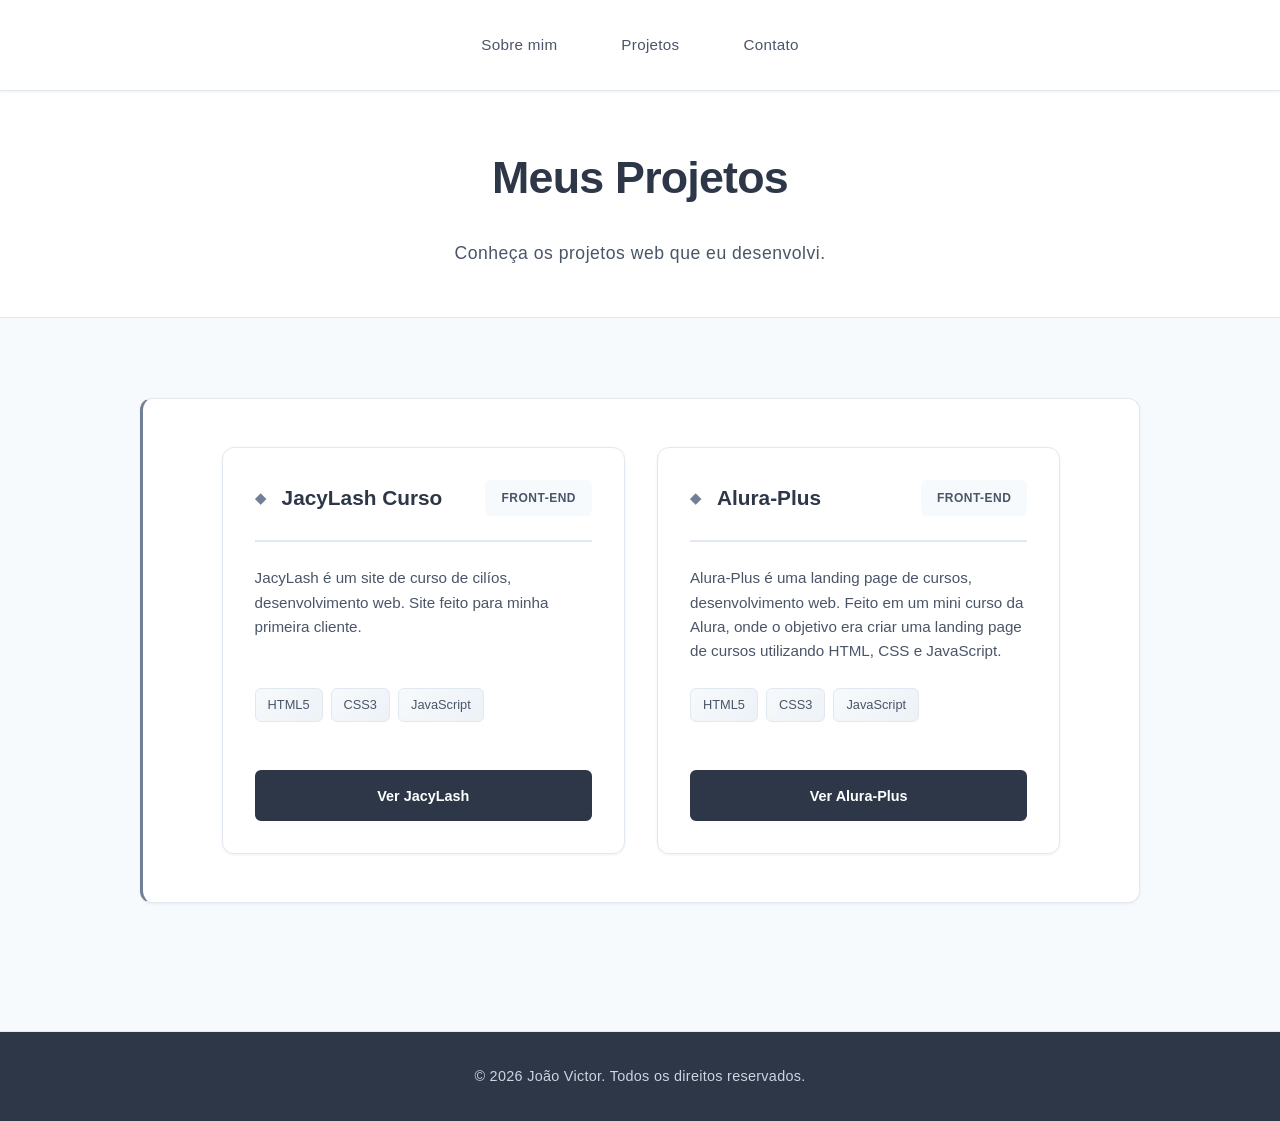
==== projetos.html @ bdfa2747 "Add files via upload" ====
<!DOCTYPE html>
<html lang="pt-BR">
<head>
    <meta charset="UTF-8">
    <meta name="viewport" content="width=device-width, initial-scale=1.0">
    <meta name="description" content="Projetos de João Victor - Portfólio de Desenvolvimento de Sistemas">
    <title>Meus Projetos - João Victor</title>
    <link rel="stylesheet" href="index.css">
    <link rel="stylesheet" href="projetos.css">
</head>
<body>
    <nav aria-label="Menu principal">
        <ul>
            <li>
                <a href="index.html">Sobre mim</a>
            </li>
            <li>
                <a href="projetos.html">Projetos</a>
            </li>
            <li>
                <a href="index.html#contact">Contato</a>
            </li>
        </ul>
    </nav>

    <header>
        <h1>Meus Projetos</h1>
        <p class="tagline">Conheça os projetos web que eu desenvolvi.</p>
    </header>

    <main>
        <section class="projects-section">
            <div class="projects-grid">
                <!-- PROJETO 1 -->
                <article class="project-card">
                    <div class="project-header">
                        <h2>JacyLash Curso</h2>
                        <span class="project-category">Front-End</span>
                    </div>
                    <p class="project-description">
                        JacyLash é um site de curso de cilíos, desenvolvimento web. Site feito para minha primeira cliente.
                    </p>
                    <div class="project-tech">
                        <span class="tech-tag">HTML5</span>
                        <span class="tech-tag">CSS3</span>
                        <span class="tech-tag">JavaScript</span>
                    </div>
                    <div class="project-links">
                        <a href="https://jacylash.vercel.app/" class="btn-project" target="_blank">Ver JacyLash</a>
                    </div>
                </article>

                <!-- PROJETO 2 -->
                <article class="project-card">
                    <div class="project-header">
                        <h2>Alura-Plus</h2>
                        <span class="project-category">Front-End</span>
                    </div>
                    <p class="project-description">
                        Alura-Plus é uma landing page de cursos, desenvolvimento web. Feito em um mini curso da Alura, onde o objetivo era criar uma landing page de cursos utilizando HTML, CSS e JavaScript.
                    </p>
                    <div class="project-tech">
                        <span class="tech-tag">HTML5</span>
                        <span class="tech-tag">CSS3</span>
                        <span class="tech-tag">JavaScript</span>
                    </div>
                    <div class="project-links">
                        <a href="https://alura-plus-virid-nine.vercel.app/" class="btn-project" target="_blank">Ver Alura-Plus</a>
                    </div>
                </article>
            </div>
        </section>
    </main>

    <footer>
        <p>&copy; 2026 João Victor. Todos os direitos reservados.</p>
    </footer>

    <script src="logic.js"></script>
</body>
</html>
---- index.css ----
/* ================================
   VARIÁVEIS CSS (Semântica)
   ================================ */
:root {
  --color-primary: #2d3748;
  --color-primary-light: #4a5568;
  --color-primary-dark: #1a202c;
  --color-accent: #718096;
  --color-accent-light: #cbd5e0;
  --color-success: #48bb78;
  --color-text-primary: #1a202c;
  --color-text-secondary: #4a5568;
  --color-bg-primary: #ffffff;
  --color-bg-secondary: #f7fafc;
  --color-border: #e2e8f0;
  --color-shadow: rgba(0, 0, 0, 0.06);
  --color-shadow-hover: rgba(0, 0, 0, 0.08);
  
  --spacing-xs: 0.5rem;
  --spacing-sm: 1rem;
  --spacing-md: 1.5rem;
  --spacing-lg: 2rem;
  --spacing-xl: 3rem;
  
  --radius-sm: 6px;
  --radius-md: 8px;
  --radius-lg: 12px;
  --radius-full: 9999px;
  
  --transition-fast: 0.2s ease-in-out;
  --transition-smooth: 0.3s ease-in-out;
  
  --font-sans: -apple-system, BlinkMacSystemFont, 'Segoe UI', 'Roboto', 'Oxygen', 'Ubuntu', 'Cantarell', sans-serif;
}

/* ================================
   RESET & ESTILOS GLOBAIS
   ================================ */
* {
  margin: 0;
  padding: 0;
  box-sizing: border-box;
}

html {
  scroll-behavior: smooth;
}

body {
  font-family: var(--font-sans);
  background: var(--color-bg-secondary);
  color: var(--color-text-primary);
  line-height: 1.7;
  min-height: 100vh;
  display: flex;
  flex-direction: column;
}

/* ================================
   BARRA DE NAVEGAÇÃO (NAV)
   ================================ */
nav[aria-label="Menu principal"] {
  background: var(--color-bg-primary);
  padding: var(--spacing-md) 0;
  position: sticky;
  top: 0;
  z-index: 1000;
  box-shadow: 0 1px 3px var(--color-shadow);
  border-bottom: 1px solid var(--color-border);
}

nav ul {
  list-style: none;
  display: flex;
  justify-content: center;
  gap: var(--spacing-lg);
  flex-wrap: wrap;
  max-width: 1200px;
  margin: 0 auto;
  padding: 0 var(--spacing-md);
}

nav li {
  margin: 0;
}

nav a {
  text-decoration: none;
  color: var(--color-text-secondary);
  font-weight: 500;
  font-size: 0.95rem;
  transition: all var(--transition-fast);
  padding: var(--spacing-xs) var(--spacing-sm);
  border-radius: var(--radius-sm);
  display: inline-block;
  position: relative;
  letter-spacing: 0.3px;
}

nav a:hover,
nav a:focus {
  color: var(--color-primary);
  background-color: var(--color-bg-secondary);
  outline: none;
}

nav a::after {
  content: '';
  position: absolute;
  bottom: -2px;
  left: 0;
  width: 0;
  height: 2px;
  background-color: var(--color-primary);
  transition: width var(--transition-smooth);
}

nav a:hover::after {
  width: 100%;
}

/* ================================
   CABEÇALHO (HEADER)
   ================================ */
header {
  text-align: center;
  padding: var(--spacing-xl) var(--spacing-md);
  background: var(--color-bg-primary);
  border-bottom: 1px solid var(--color-border);
}

.profile-container {
  width: 160px;
  height: 160px;
  margin: 0 auto var(--spacing-lg);
  border-radius: var(--radius-full);
  overflow: hidden;
  border: 1px solid var(--color-border);
  box-shadow: 0 4px 12px var(--color-shadow);
  transition: transform var(--transition-smooth), box-shadow var(--transition-smooth);
  animation: slideDown 0.6s ease-out;
}

.profile-container:hover {
  transform: scale(1.03);
  box-shadow: 0 8px 24px var(--color-shadow-hover);
}

.profile-container img {
  width: 100%;
  height: 100%;
  object-fit: cover;
  transition: transform var(--transition-smooth);
}

.profile-container:hover img {
  transform: scale(1.05);
}

.btn-proj{
  display: inline-flex;
  align-items: center;
  gap: var(--spacing-sm);
  background-color: var(--color-primary);
  color: var(--color-bg-primary);
  padding: var(--spacing-xs) var(--spacing-sm);
  border-radius: var(--radius-sm);
  font-weight: 500;
  text-decoration: none;
  transition: all var(--transition-fast);
}

header h1 {
  font-size: 2.8rem;
  color: var(--color-primary);
  margin-bottom: var(--spacing-sm);
  font-weight: 700;
  letter-spacing: -0.8px;
  animation: slideUp 0.6s ease-out 0.1s both;
}

header .tagline {
  font-size: 1.1rem;
  color: var(--color-text-secondary);
  margin: var(--spacing-md) 0 0;
  font-weight: 400;
  animation: slideUp 0.6s ease-out 0.2s both;
  letter-spacing: 0.5px;
}

/* ================================
   CONTEÚDO PRINCIPAL (MAIN)
   ================================ */
main {
  flex: 1;
  width: 90%;
  max-width: 1000px;
  margin: var(--spacing-xl) auto;
  padding: 0 var(--spacing-md);
}

article {
  display: grid;
  grid-template-columns: repeat(auto-fit, minmax(300px, 1fr));
  gap: var(--spacing-lg);
}

/* ================================
   SEÇÕES (SECTIONS)
   ================================ */
section {
  background: var(--color-bg-primary);
  padding: var(--spacing-lg);
  border-radius: var(--radius-lg);
  box-shadow: 0 1px 3px var(--color-shadow);
  transition: all var(--transition-smooth);
  border-left: 3px solid var(--color-accent);
  animation: fadeIn 0.6s ease-out;
  border: 1px solid var(--color-border);
  border-left: 3px solid var(--color-accent);
}

section:nth-child(2) {
  --section-color: #48bb78;
  border-left-color: #48bb78;
  animation-delay: 0.1s;
}

section:nth-child(3) {
  --section-color: #4299e1;
  border-left-color: #4299e1;
  animation-delay: 0.2s;
}

section:nth-child(4) {
  --section-color: #ed8936;
  border-left-color: #ed8936;
  animation-delay: 0.3s;
}

section:nth-child(5) {
  --section-color: #9f7aea;
  border-left-color: #9f7aea;
  animation-delay: 0.4s;
}

section:nth-child(6) {
  --section-color: #f56565;
  border-left-color: #f56565;
  animation-delay: 0.5s;
}

section:hover {
  transform: translateY(-4px);
  box-shadow: 0 4px 12px var(--color-shadow-hover);
  border-left-color: var(--section-color, var(--color-accent));
}

section h2 {
  font-size: 1.5rem;
  margin-bottom: var(--spacing-md);
  color: var(--color-primary);
  font-weight: 600;
  display: flex;
  align-items: center;
  gap: var(--spacing-sm);
}

section h2::before {
  content: '◆';
  color: var(--section-color, var(--color-accent));
  font-size: 0.9rem;
}

/* ================================
   TEXTOS
   ================================ */
section p {
  color: var(--color-text-secondary);
  line-height: 1.8;
  margin-bottom: var(--spacing-md);
  text-align: left;
}

/* ================================
   LISTAS
   ================================ */
section ul {
  list-style: none;
  padding: 0;
}

section li {
  color: var(--color-text-secondary);
  margin-bottom: var(--spacing-md);
  padding-left: var(--spacing-lg);
  position: relative;
  transition: all var(--transition-fast);
  font-size: 0.95rem;
}

section li:hover {
  color: var(--color-primary);
  transform: translateX(4px);
}

section li::before {
  content: '→';
  position: absolute;
  left: 0;
  color: var(--section-color, var(--color-accent));
  font-weight: 600;
  font-size: 1rem;
}

/* ================================
   RODAPÉ (FOOTER)
   ================================ */
footer {
  text-align: center;
  padding: var(--spacing-lg);
  margin-top: var(--spacing-xl);
  background: var(--color-primary);
  color: var(--color-bg-primary);
  border-top: 1px solid var(--color-border);
  font-weight: 400;
  font-size: 0.9rem;
}

footer p {
  color: var(--color-accent-light);
  letter-spacing: 0.3px;
}

/* ================================
   ANIMAÇÕES
   ================================ */
@keyframes slideDown {
  from {
    opacity: 0;
    transform: translateY(-20px);
  }
  to {
    opacity: 1;
    transform: translateY(0);
  }
}

@keyframes slideUp {
  from {
    opacity: 0;
    transform: translateY(20px);
  }
  to {
    opacity: 1;
    transform: translateY(0);
  }
}

@keyframes fadeIn {
  from {
    opacity: 0;
  }
  to {
    opacity: 1;
  }
}

@keyframes ripple-animation {
  to {
    transform: scale(4);
    opacity: 0;
  }
}

/* ================================
   RESPONSIVIDADE
   ================================ */
@media (max-width: 768px) {
  header {
    padding: var(--spacing-lg) var(--spacing-md);
  }

  header h1 {
    font-size: 2rem;
  }

  header .tagline {
    font-size: 1rem;
  }

  .profile-container {
    width: 130px;
    height: 130px;
  }

  nav ul {
    gap: var(--spacing-md);
  }

  nav a {
    font-size: 0.9rem;
    padding: var(--spacing-xs) var(--spacing-sm);
  }

  main {
    width: 95%;
    margin: var(--spacing-lg) auto;
  }

  article {
    grid-template-columns: 1fr;
  }

  section {
    padding: var(--spacing-md);
  }

  section h2 {
    font-size: 1.3rem;
  }

  section li {
    padding-left: var(--spacing-md);
  }
}

@media (max-width: 480px) {
  header h1 {
    font-size: 1.5rem;
  }

  header .tagline {
    font-size: 0.9rem;
  }

  .profile-container {
    width: 110px;
    height: 110px;
  }

  nav ul {
    gap: var(--spacing-sm);
    flex-direction: column;
  }

  nav a {
    font-size: 0.85rem;
    padding: var(--spacing-xs);
  }

  main {
    width: 98%;
  }

  section {
    padding: var(--spacing-md);
  }

  section h2 {
    font-size: 1.1rem;
  }

  section p {
    font-size: 0.9rem;
  }

  section li {
    font-size: 0.9rem;
    padding-left: var(--spacing-md);
  }
}
---- projetos.css ----
/* ================================
   ESTILOS PROJETOS
   ================================ */

/* Cabeçalho da página de projetos */
main {
  padding: var(--spacing-lg) 0;
}

.projects-grid {
  width: 90%;
  max-width: 1200px;
  margin: 1em auto;
  display: grid;
  grid-template-columns: repeat(auto-fill, minmax(330px, 1fr));
  gap: var(--spacing-lg);
  animation: fadeIn 0.6s ease-out;
}

/* ================================
   CARDS DE PROJETOS
   ================================ */
.project-card {
  background: var(--color-bg-primary);
  border: 1px solid var(--color-border);
  border-radius: var(--radius-lg);
  padding: var(--spacing-lg);
  display: flex;
  flex-direction: column;
  gap: var(--spacing-md);
  box-shadow: 0 1px 3px var(--color-shadow);
  transition: all var(--transition-smooth);
  animation: slideUp 0.6s ease-out forwards;
  opacity: 0;
}

.project-card:nth-child(1) { animation-delay: 0.1s; }
.project-card:nth-child(2) { animation-delay: 0.2s; }
.project-card:nth-child(3) { animation-delay: 0.3s; }
.project-card:nth-child(4) { animation-delay: 0.4s; }
.project-card:nth-child(5) { animation-delay: 0.5s; }
.project-card:nth-child(6) { animation-delay: 0.6s; }

.project-card:hover {
  transform: translateY(-6px);
  box-shadow: 0 8px 24px var(--color-shadow-hover);
  border-color: var(--color-primary);
}

/* Cabeçalho do card */
.project-header {
  display: flex;
  justify-content: space-between;
  align-items: center;
  gap: var(--spacing-md);
  border-bottom: 2px solid var(--color-border);
  padding-bottom: var(--spacing-md);
}

.project-header h2 {
  font-size: 1.3rem;
  color: var(--color-primary);
  font-weight: 600;
  margin: 0;
}

.project-category {
  background: var(--color-bg-secondary);
  color: var(--color-text-secondary);
  padding: var(--spacing-xs) var(--spacing-sm);
  border-radius: var(--radius-sm);
  font-size: 0.75rem;
  font-weight: 600;
  text-transform: uppercase;
  letter-spacing: 0.5px;
  white-space: nowrap;
}

/* Descrição do projeto */
.project-description {
  color: var(--color-text-secondary);
  font-size: 0.95rem;
  line-height: 1.6;
  flex-grow: 1;
  margin: 0;
}

/* Tags de tecnologia */
.project-tech {
  display: flex;
  flex-wrap: wrap;
  gap: var(--spacing-xs);
}

.tech-tag {
  background: linear-gradient(135deg, #f7fafc 0%, #edf2f7 100%);
  border: 1px solid var(--color-border);
  color: var(--color-text-secondary);
  padding: 0.35rem 0.75rem;
  border-radius: var(--radius-sm);
  font-size: 0.8rem;
  font-weight: 500;
  transition: all var(--transition-fast);
}

.tech-tag:hover {
  background: linear-gradient(135deg, #edf2f7 0%, #e2e8f0 100%);
  border-color: var(--color-primary);
  color: var(--color-primary);
}

/* Links e botões */
.project-links {
  display: flex;
  gap: var(--spacing-sm);
  margin-top: var(--spacing-md);
}

.btn-project {
  flex: 1;
  padding: 0.7rem var(--spacing-md);
  border-radius: var(--radius-sm);
  font-size: 0.9rem;
  font-weight: 600;
  text-decoration: none;
  text-align: center;
  transition: all var(--transition-fast);
  border: 2px solid var(--color-primary);
  background: var(--color-primary);
  color: white;
  cursor: pointer;
  display: inline-block;
}

.btn-project:hover {
  background: var(--color-primary-dark);
  border-color: var(--color-primary-dark);
  transform: translateY(-2px);
  box-shadow: 0 4px 12px rgba(45, 55, 72, 0.2);
}

.btn-project.btn-secondary {
  background: transparent;
  color: var(--color-primary);
}

.btn-project.btn-secondary:hover {
  background: var(--color-bg-secondary);
}

/* ================================
   RESPONSIVIDADE
   ================================ */
@media (max-width: 1024px) {
  .projects-grid {
    grid-template-columns: repeat(auto-fill, minmax(300px, 1fr));
    gap: var(--spacing-md);
  }
}

@media (max-width: 768px) {
  .projects-grid {
    width: 95%;
    grid-template-columns: repeat(auto-fill, minmax(280px, 1fr));
    gap: var(--spacing-md);
  }

  .project-card {
    padding: var(--spacing-md);
  }

  .project-header {
    flex-direction: column;
    align-items: flex-start;
  }

  .project-header h2 {
    font-size: 1.1rem;
  }

  .project-category {
    align-self: flex-start;
  }

  .project-description {
    font-size: 0.9rem;
  }

  .project-links {
    gap: var(--spacing-xs);
  }

  .btn-project {
    padding: 0.6rem var(--spacing-sm);
    font-size: 0.85rem;
  }
}

@media (max-width: 480px) {
  .projects-grid {
    grid-template-columns: 1fr;
    width: 98%;
  }

  .project-card {
    padding: var(--spacing-md);
  }

  .project-header h2 {
    font-size: 1rem;
  }

  .project-description {
    font-size: 0.85rem;
    line-height: 1.5;
  }

  .tech-tag {
    font-size: 0.7rem;
    padding: 0.3rem 0.6rem;
  }

  .project-links {
    flex-direction: column;
  }

  .btn-project {
    padding: 0.6rem var(--spacing-sm);
    font-size: 0.85rem;
  }
}
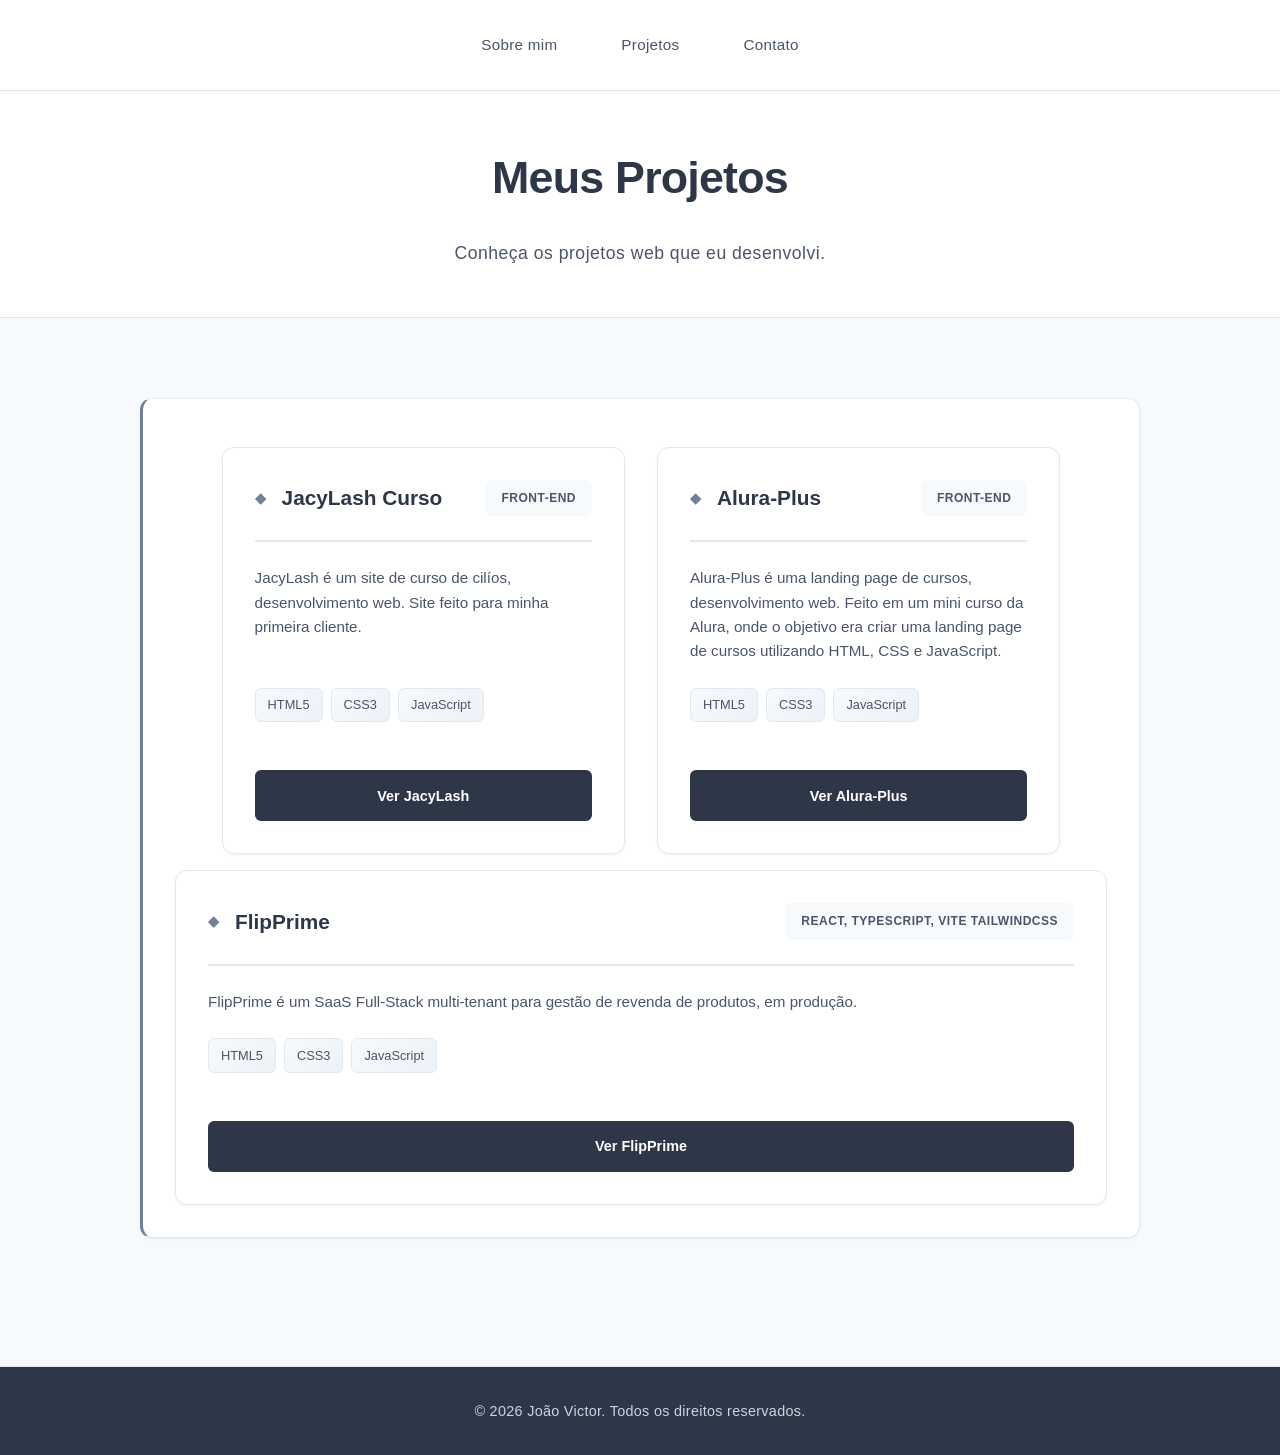
==== commit 452cb105: "Versao atual do portfolio" ====
--- a/projetos.html
+++ b/projetos.html
@@ -1,81 +1,99 @@
-<!DOCTYPE html>
-<html lang="pt-BR">
-<head>
-    <meta charset="UTF-8">
-    <meta name="viewport" content="width=device-width, initial-scale=1.0">
-    <meta name="description" content="Projetos de João Victor - Portfólio de Desenvolvimento de Sistemas">
-    <title>Meus Projetos - João Victor</title>
-    <link rel="stylesheet" href="index.css">
-    <link rel="stylesheet" href="projetos.css">
-</head>
-<body>
-    <nav aria-label="Menu principal">
-        <ul>
-            <li>
-                <a href="index.html">Sobre mim</a>
-            </li>
-            <li>
-                <a href="projetos.html">Projetos</a>
-            </li>
-            <li>
-                <a href="index.html#contact">Contato</a>
-            </li>
-        </ul>
-    </nav>
-
-    <header>
-        <h1>Meus Projetos</h1>
-        <p class="tagline">Conheça os projetos web que eu desenvolvi.</p>
-    </header>
-
-    <main>
-        <section class="projects-section">
-            <div class="projects-grid">
-                <!-- PROJETO 1 -->
-                <article class="project-card">
-                    <div class="project-header">
-                        <h2>JacyLash Curso</h2>
-                        <span class="project-category">Front-End</span>
-                    </div>
-                    <p class="project-description">
-                        JacyLash é um site de curso de cilíos, desenvolvimento web. Site feito para minha primeira cliente.
-                    </p>
-                    <div class="project-tech">
-                        <span class="tech-tag">HTML5</span>
-                        <span class="tech-tag">CSS3</span>
-                        <span class="tech-tag">JavaScript</span>
-                    </div>
-                    <div class="project-links">
-                        <a href="https://jacylash.vercel.app/" class="btn-project" target="_blank">Ver JacyLash</a>
-                    </div>
-                </article>
-
-                <!-- PROJETO 2 -->
-                <article class="project-card">
-                    <div class="project-header">
-                        <h2>Alura-Plus</h2>
-                        <span class="project-category">Front-End</span>
-                    </div>
-                    <p class="project-description">
-                        Alura-Plus é uma landing page de cursos, desenvolvimento web. Feito em um mini curso da Alura, onde o objetivo era criar uma landing page de cursos utilizando HTML, CSS e JavaScript.
-                    </p>
-                    <div class="project-tech">
-                        <span class="tech-tag">HTML5</span>
-                        <span class="tech-tag">CSS3</span>
-                        <span class="tech-tag">JavaScript</span>
-                    </div>
-                    <div class="project-links">
-                        <a href="https://alura-plus-virid-nine.vercel.app/" class="btn-project" target="_blank">Ver Alura-Plus</a>
-                    </div>
-                </article>
-            </div>
-        </section>
-    </main>
-
-    <footer>
-        <p>&copy; 2026 João Victor. Todos os direitos reservados.</p>
-    </footer>
-
-    <script src="logic.js"></script>
-</body>
-</html>
+<!DOCTYPE html>
+<html lang="pt-BR">
+<head>
+    <meta charset="UTF-8">
+    <meta name="viewport" content="width=device-width, initial-scale=1.0">
+    <meta name="description" content="Projetos de João Victor - Portfólio de Desenvolvimento de Sistemas">
+    <title>Meus Projetos - João Victor</title>
+    <link rel="stylesheet" href="index.css">
+    <link rel="stylesheet" href="projetos.css">
+</head>
+<body>
+    <nav aria-label="Menu principal">
+        <ul>
+            <li>
+                <a href="index.html">Sobre mim</a>
+            </li>
+            <li>
+                <a href="projetos.html">Projetos</a>
+            </li>
+            <li>
+                <a href="index.html#contact">Contato</a>
+            </li>
+        </ul>
+    </nav>
+
+    <header>
+        <h1>Meus Projetos</h1>
+        <p class="tagline">Conheça os projetos web que eu desenvolvi.</p>
+    </header>
+
+    <main>
+        <section class="projects-section">
+            <div class="projects-grid">
+                <!-- PROJETO 1 -->
+                <article class="project-card">
+                    <div class="project-header">
+                        <h2>JacyLash Curso</h2>
+                        <span class="project-category">Front-End</span>
+                    </div>
+                    <p class="project-description">
+                        JacyLash é um site de curso de cilíos, desenvolvimento web. Site feito para minha primeira cliente.
+                    </p>
+                    <div class="project-tech">
+                        <span class="tech-tag">HTML5</span>
+                        <span class="tech-tag">CSS3</span>
+                        <span class="tech-tag">JavaScript</span>
+                    </div>
+                    <div class="project-links">
+                        <a href="https://jacylash.vercel.app/" class="btn-project" target="_blank">Ver JacyLash</a>
+                    </div>
+                </article>
+
+                <!-- PROJETO 2 -->
+                <article class="project-card">
+                    <div class="project-header">
+                        <h2>Alura-Plus</h2>
+                        <span class="project-category">Front-End</span>
+                    </div>
+                    <p class="project-description">
+                        Alura-Plus é uma landing page de cursos, desenvolvimento web. Feito em um mini curso da Alura, onde o objetivo era criar uma landing page de cursos utilizando HTML, CSS e JavaScript.
+                    </p>
+                    <div class="project-tech">
+                        <span class="tech-tag">HTML5</span>
+                        <span class="tech-tag">CSS3</span>
+                        <span class="tech-tag">JavaScript</span>
+                    </div>
+                    <div class="project-links">
+                        <a href="https://alura-plus-virid-nine.vercel.app/" class="btn-project" target="_blank">Ver Alura-Plus</a>
+                    </div>
+                </article>
+            </div>
+
+            <!-- PROJETO 3-->
+             <article class="project-card">
+                <div class="project-header">
+                    <h2>FlipPrime</h2>
+                    <span class="project-category">React, TypeScript, Vite TailwindCSS</span>
+                </div>
+                <p class="project-description">
+                   FlipPrime é um SaaS Full-Stack multi-tenant para gestão de revenda de produtos, em produção.
+                </p>
+                <div class="project-tech">
+                    <span class="tech-tag">HTML5</span>
+                    <span class="tech-tag">CSS3</span>
+                    <span class="tech-tag">JavaScript</span>
+                </div>
+                <div class="project-links">
+                    <a href="https://flipprime.vercel.app/" class="btn-project" target="_blank">Ver FlipPrime</a>
+                </div>
+        </section>
+    </main>
+
+    <footer>
+        <p>&copy; 2026 João Victor. Todos os direitos reservados.</p>
+    </footer>
+
+    <script src="logic.js"></script>
+</body>
+</html>
--- a/index.css
+++ b/index.css
@@ -1,472 +1,472 @@
-/* ================================
-   VARIÁVEIS CSS (Semântica)
-   ================================ */
-:root {
-  --color-primary: #2d3748;
-  --color-primary-light: #4a5568;
-  --color-primary-dark: #1a202c;
-  --color-accent: #718096;
-  --color-accent-light: #cbd5e0;
-  --color-success: #48bb78;
-  --color-text-primary: #1a202c;
-  --color-text-secondary: #4a5568;
-  --color-bg-primary: #ffffff;
-  --color-bg-secondary: #f7fafc;
-  --color-border: #e2e8f0;
-  --color-shadow: rgba(0, 0, 0, 0.06);
-  --color-shadow-hover: rgba(0, 0, 0, 0.08);
-  
-  --spacing-xs: 0.5rem;
-  --spacing-sm: 1rem;
-  --spacing-md: 1.5rem;
-  --spacing-lg: 2rem;
-  --spacing-xl: 3rem;
-  
-  --radius-sm: 6px;
-  --radius-md: 8px;
-  --radius-lg: 12px;
-  --radius-full: 9999px;
-  
-  --transition-fast: 0.2s ease-in-out;
-  --transition-smooth: 0.3s ease-in-out;
-  
-  --font-sans: -apple-system, BlinkMacSystemFont, 'Segoe UI', 'Roboto', 'Oxygen', 'Ubuntu', 'Cantarell', sans-serif;
-}
-
-/* ================================
-   RESET & ESTILOS GLOBAIS
-   ================================ */
-* {
-  margin: 0;
-  padding: 0;
-  box-sizing: border-box;
-}
-
-html {
-  scroll-behavior: smooth;
-}
-
-body {
-  font-family: var(--font-sans);
-  background: var(--color-bg-secondary);
-  color: var(--color-text-primary);
-  line-height: 1.7;
-  min-height: 100vh;
-  display: flex;
-  flex-direction: column;
-}
-
-/* ================================
-   BARRA DE NAVEGAÇÃO (NAV)
-   ================================ */
-nav[aria-label="Menu principal"] {
-  background: var(--color-bg-primary);
-  padding: var(--spacing-md) 0;
-  position: sticky;
-  top: 0;
-  z-index: 1000;
-  box-shadow: 0 1px 3px var(--color-shadow);
-  border-bottom: 1px solid var(--color-border);
-}
-
-nav ul {
-  list-style: none;
-  display: flex;
-  justify-content: center;
-  gap: var(--spacing-lg);
-  flex-wrap: wrap;
-  max-width: 1200px;
-  margin: 0 auto;
-  padding: 0 var(--spacing-md);
-}
-
-nav li {
-  margin: 0;
-}
-
-nav a {
-  text-decoration: none;
-  color: var(--color-text-secondary);
-  font-weight: 500;
-  font-size: 0.95rem;
-  transition: all var(--transition-fast);
-  padding: var(--spacing-xs) var(--spacing-sm);
-  border-radius: var(--radius-sm);
-  display: inline-block;
-  position: relative;
-  letter-spacing: 0.3px;
-}
-
-nav a:hover,
-nav a:focus {
-  color: var(--color-primary);
-  background-color: var(--color-bg-secondary);
-  outline: none;
-}
-
-nav a::after {
-  content: '';
-  position: absolute;
-  bottom: -2px;
-  left: 0;
-  width: 0;
-  height: 2px;
-  background-color: var(--color-primary);
-  transition: width var(--transition-smooth);
-}
-
-nav a:hover::after {
-  width: 100%;
-}
-
-/* ================================
-   CABEÇALHO (HEADER)
-   ================================ */
-header {
-  text-align: center;
-  padding: var(--spacing-xl) var(--spacing-md);
-  background: var(--color-bg-primary);
-  border-bottom: 1px solid var(--color-border);
-}
-
-.profile-container {
-  width: 160px;
-  height: 160px;
-  margin: 0 auto var(--spacing-lg);
-  border-radius: var(--radius-full);
-  overflow: hidden;
-  border: 1px solid var(--color-border);
-  box-shadow: 0 4px 12px var(--color-shadow);
-  transition: transform var(--transition-smooth), box-shadow var(--transition-smooth);
-  animation: slideDown 0.6s ease-out;
-}
-
-.profile-container:hover {
-  transform: scale(1.03);
-  box-shadow: 0 8px 24px var(--color-shadow-hover);
-}
-
-.profile-container img {
-  width: 100%;
-  height: 100%;
-  object-fit: cover;
-  transition: transform var(--transition-smooth);
-}
-
-.profile-container:hover img {
-  transform: scale(1.05);
-}
-
-.btn-proj{
-  display: inline-flex;
-  align-items: center;
-  gap: var(--spacing-sm);
-  background-color: var(--color-primary);
-  color: var(--color-bg-primary);
-  padding: var(--spacing-xs) var(--spacing-sm);
-  border-radius: var(--radius-sm);
-  font-weight: 500;
-  text-decoration: none;
-  transition: all var(--transition-fast);
-}
-
-header h1 {
-  font-size: 2.8rem;
-  color: var(--color-primary);
-  margin-bottom: var(--spacing-sm);
-  font-weight: 700;
-  letter-spacing: -0.8px;
-  animation: slideUp 0.6s ease-out 0.1s both;
-}
-
-header .tagline {
-  font-size: 1.1rem;
-  color: var(--color-text-secondary);
-  margin: var(--spacing-md) 0 0;
-  font-weight: 400;
-  animation: slideUp 0.6s ease-out 0.2s both;
-  letter-spacing: 0.5px;
-}
-
-/* ================================
-   CONTEÚDO PRINCIPAL (MAIN)
-   ================================ */
-main {
-  flex: 1;
-  width: 90%;
-  max-width: 1000px;
-  margin: var(--spacing-xl) auto;
-  padding: 0 var(--spacing-md);
-}
-
-article {
-  display: grid;
-  grid-template-columns: repeat(auto-fit, minmax(300px, 1fr));
-  gap: var(--spacing-lg);
-}
-
-/* ================================
-   SEÇÕES (SECTIONS)
-   ================================ */
-section {
-  background: var(--color-bg-primary);
-  padding: var(--spacing-lg);
-  border-radius: var(--radius-lg);
-  box-shadow: 0 1px 3px var(--color-shadow);
-  transition: all var(--transition-smooth);
-  border-left: 3px solid var(--color-accent);
-  animation: fadeIn 0.6s ease-out;
-  border: 1px solid var(--color-border);
-  border-left: 3px solid var(--color-accent);
-}
-
-section:nth-child(2) {
-  --section-color: #48bb78;
-  border-left-color: #48bb78;
-  animation-delay: 0.1s;
-}
-
-section:nth-child(3) {
-  --section-color: #4299e1;
-  border-left-color: #4299e1;
-  animation-delay: 0.2s;
-}
-
-section:nth-child(4) {
-  --section-color: #ed8936;
-  border-left-color: #ed8936;
-  animation-delay: 0.3s;
-}
-
-section:nth-child(5) {
-  --section-color: #9f7aea;
-  border-left-color: #9f7aea;
-  animation-delay: 0.4s;
-}
-
-section:nth-child(6) {
-  --section-color: #f56565;
-  border-left-color: #f56565;
-  animation-delay: 0.5s;
-}
-
-section:hover {
-  transform: translateY(-4px);
-  box-shadow: 0 4px 12px var(--color-shadow-hover);
-  border-left-color: var(--section-color, var(--color-accent));
-}
-
-section h2 {
-  font-size: 1.5rem;
-  margin-bottom: var(--spacing-md);
-  color: var(--color-primary);
-  font-weight: 600;
-  display: flex;
-  align-items: center;
-  gap: var(--spacing-sm);
-}
-
-section h2::before {
-  content: '◆';
-  color: var(--section-color, var(--color-accent));
-  font-size: 0.9rem;
-}
-
-/* ================================
-   TEXTOS
-   ================================ */
-section p {
-  color: var(--color-text-secondary);
-  line-height: 1.8;
-  margin-bottom: var(--spacing-md);
-  text-align: left;
-}
-
-/* ================================
-   LISTAS
-   ================================ */
-section ul {
-  list-style: none;
-  padding: 0;
-}
-
-section li {
-  color: var(--color-text-secondary);
-  margin-bottom: var(--spacing-md);
-  padding-left: var(--spacing-lg);
-  position: relative;
-  transition: all var(--transition-fast);
-  font-size: 0.95rem;
-}
-
-section li:hover {
-  color: var(--color-primary);
-  transform: translateX(4px);
-}
-
-section li::before {
-  content: '→';
-  position: absolute;
-  left: 0;
-  color: var(--section-color, var(--color-accent));
-  font-weight: 600;
-  font-size: 1rem;
-}
-
-/* ================================
-   RODAPÉ (FOOTER)
-   ================================ */
-footer {
-  text-align: center;
-  padding: var(--spacing-lg);
-  margin-top: var(--spacing-xl);
-  background: var(--color-primary);
-  color: var(--color-bg-primary);
-  border-top: 1px solid var(--color-border);
-  font-weight: 400;
-  font-size: 0.9rem;
-}
-
-footer p {
-  color: var(--color-accent-light);
-  letter-spacing: 0.3px;
-}
-
-/* ================================
-   ANIMAÇÕES
-   ================================ */
-@keyframes slideDown {
-  from {
-    opacity: 0;
-    transform: translateY(-20px);
-  }
-  to {
-    opacity: 1;
-    transform: translateY(0);
-  }
-}
-
-@keyframes slideUp {
-  from {
-    opacity: 0;
-    transform: translateY(20px);
-  }
-  to {
-    opacity: 1;
-    transform: translateY(0);
-  }
-}
-
-@keyframes fadeIn {
-  from {
-    opacity: 0;
-  }
-  to {
-    opacity: 1;
-  }
-}
-
-@keyframes ripple-animation {
-  to {
-    transform: scale(4);
-    opacity: 0;
-  }
-}
-
-/* ================================
-   RESPONSIVIDADE
-   ================================ */
-@media (max-width: 768px) {
-  header {
-    padding: var(--spacing-lg) var(--spacing-md);
-  }
-
-  header h1 {
-    font-size: 2rem;
-  }
-
-  header .tagline {
-    font-size: 1rem;
-  }
-
-  .profile-container {
-    width: 130px;
-    height: 130px;
-  }
-
-  nav ul {
-    gap: var(--spacing-md);
-  }
-
-  nav a {
-    font-size: 0.9rem;
-    padding: var(--spacing-xs) var(--spacing-sm);
-  }
-
-  main {
-    width: 95%;
-    margin: var(--spacing-lg) auto;
-  }
-
-  article {
-    grid-template-columns: 1fr;
-  }
-
-  section {
-    padding: var(--spacing-md);
-  }
-
-  section h2 {
-    font-size: 1.3rem;
-  }
-
-  section li {
-    padding-left: var(--spacing-md);
-  }
-}
-
-@media (max-width: 480px) {
-  header h1 {
-    font-size: 1.5rem;
-  }
-
-  header .tagline {
-    font-size: 0.9rem;
-  }
-
-  .profile-container {
-    width: 110px;
-    height: 110px;
-  }
-
-  nav ul {
-    gap: var(--spacing-sm);
-    flex-direction: column;
-  }
-
-  nav a {
-    font-size: 0.85rem;
-    padding: var(--spacing-xs);
-  }
-
-  main {
-    width: 98%;
-  }
-
-  section {
-    padding: var(--spacing-md);
-  }
-
-  section h2 {
-    font-size: 1.1rem;
-  }
-
-  section p {
-    font-size: 0.9rem;
-  }
-
-  section li {
-    font-size: 0.9rem;
-    padding-left: var(--spacing-md);
-  }
+/* ================================
+   VARIÁVEIS CSS (Semântica)
+   ================================ */
+:root {
+  --color-primary: #2d3748;
+  --color-primary-light: #4a5568;
+  --color-primary-dark: #1a202c;
+  --color-accent: #718096;
+  --color-accent-light: #cbd5e0;
+  --color-success: #48bb78;
+  --color-text-primary: #1a202c;
+  --color-text-secondary: #4a5568;
+  --color-bg-primary: #ffffff;
+  --color-bg-secondary: #f7fafc;
+  --color-border: #e2e8f0;
+  --color-shadow: rgba(0, 0, 0, 0.06);
+  --color-shadow-hover: rgba(0, 0, 0, 0.08);
+  
+  --spacing-xs: 0.5rem;
+  --spacing-sm: 1rem;
+  --spacing-md: 1.5rem;
+  --spacing-lg: 2rem;
+  --spacing-xl: 3rem;
+  
+  --radius-sm: 6px;
+  --radius-md: 8px;
+  --radius-lg: 12px;
+  --radius-full: 9999px;
+  
+  --transition-fast: 0.2s ease-in-out;
+  --transition-smooth: 0.3s ease-in-out;
+  
+  --font-sans: -apple-system, BlinkMacSystemFont, 'Segoe UI', 'Roboto', 'Oxygen', 'Ubuntu', 'Cantarell', sans-serif;
+}
+
+/* ================================
+   RESET & ESTILOS GLOBAIS
+   ================================ */
+* {
+  margin: 0;
+  padding: 0;
+  box-sizing: border-box;
+}
+
+html {
+  scroll-behavior: smooth;
+}
+
+body {
+  font-family: var(--font-sans);
+  background: var(--color-bg-secondary);
+  color: var(--color-text-primary);
+  line-height: 1.7;
+  min-height: 100vh;
+  display: flex;
+  flex-direction: column;
+}
+
+/* ================================
+   BARRA DE NAVEGAÇÃO (NAV)
+   ================================ */
+nav[aria-label="Menu principal"] {
+  background: var(--color-bg-primary);
+  padding: var(--spacing-md) 0;
+  position: sticky;
+  top: 0;
+  z-index: 1000;
+  box-shadow: 0 1px 3px var(--color-shadow);
+  border-bottom: 1px solid var(--color-border);
+}
+
+nav ul {
+  list-style: none;
+  display: flex;
+  justify-content: center;
+  gap: var(--spacing-lg);
+  flex-wrap: wrap;
+  max-width: 1200px;
+  margin: 0 auto;
+  padding: 0 var(--spacing-md);
+}
+
+nav li {
+  margin: 0;
+}
+
+nav a {
+  text-decoration: none;
+  color: var(--color-text-secondary);
+  font-weight: 500;
+  font-size: 0.95rem;
+  transition: all var(--transition-fast);
+  padding: var(--spacing-xs) var(--spacing-sm);
+  border-radius: var(--radius-sm);
+  display: inline-block;
+  position: relative;
+  letter-spacing: 0.3px;
+}
+
+nav a:hover,
+nav a:focus {
+  color: var(--color-primary);
+  background-color: var(--color-bg-secondary);
+  outline: none;
+}
+
+nav a::after {
+  content: '';
+  position: absolute;
+  bottom: -2px;
+  left: 0;
+  width: 0;
+  height: 2px;
+  background-color: var(--color-primary);
+  transition: width var(--transition-smooth);
+}
+
+nav a:hover::after {
+  width: 100%;
+}
+
+/* ================================
+   CABEÇALHO (HEADER)
+   ================================ */
+header {
+  text-align: center;
+  padding: var(--spacing-xl) var(--spacing-md);
+  background: var(--color-bg-primary);
+  border-bottom: 1px solid var(--color-border);
+}
+
+.profile-container {
+  width: 160px;
+  height: 160px;
+  margin: 0 auto var(--spacing-lg);
+  border-radius: var(--radius-full);
+  overflow: hidden;
+  border: 1px solid var(--color-border);
+  box-shadow: 0 4px 12px var(--color-shadow);
+  transition: transform var(--transition-smooth), box-shadow var(--transition-smooth);
+  animation: slideDown 0.6s ease-out;
+}
+
+.profile-container:hover {
+  transform: scale(1.03);
+  box-shadow: 0 8px 24px var(--color-shadow-hover);
+}
+
+.profile-container img {
+  width: 100%;
+  height: 100%;
+  object-fit: cover;
+  transition: transform var(--transition-smooth);
+}
+
+.profile-container:hover img {
+  transform: scale(1.05);
+}
+
+.btn-proj{
+  display: inline-flex;
+  align-items: center;
+  gap: var(--spacing-sm);
+  background-color: var(--color-primary);
+  color: var(--color-bg-primary);
+  padding: var(--spacing-xs) var(--spacing-sm);
+  border-radius: var(--radius-sm);
+  font-weight: 500;
+  text-decoration: none;
+  transition: all var(--transition-fast);
+}
+
+header h1 {
+  font-size: 2.8rem;
+  color: var(--color-primary);
+  margin-bottom: var(--spacing-sm);
+  font-weight: 700;
+  letter-spacing: -0.8px;
+  animation: slideUp 0.6s ease-out 0.1s both;
+}
+
+header .tagline {
+  font-size: 1.1rem;
+  color: var(--color-text-secondary);
+  margin: var(--spacing-md) 0 0;
+  font-weight: 400;
+  animation: slideUp 0.6s ease-out 0.2s both;
+  letter-spacing: 0.5px;
+}
+
+/* ================================
+   CONTEÚDO PRINCIPAL (MAIN)
+   ================================ */
+main {
+  flex: 1;
+  width: 90%;
+  max-width: 1000px;
+  margin: var(--spacing-xl) auto;
+  padding: 0 var(--spacing-md);
+}
+
+article {
+  display: grid;
+  grid-template-columns: repeat(auto-fit, minmax(300px, 1fr));
+  gap: var(--spacing-lg);
+}
+
+/* ================================
+   SEÇÕES (SECTIONS)
+   ================================ */
+section {
+  background: var(--color-bg-primary);
+  padding: var(--spacing-lg);
+  border-radius: var(--radius-lg);
+  box-shadow: 0 1px 3px var(--color-shadow);
+  transition: all var(--transition-smooth);
+  border-left: 3px solid var(--color-accent);
+  animation: fadeIn 0.6s ease-out;
+  border: 1px solid var(--color-border);
+  border-left: 3px solid var(--color-accent);
+}
+
+section:nth-child(2) {
+  --section-color: #48bb78;
+  border-left-color: #48bb78;
+  animation-delay: 0.1s;
+}
+
+section:nth-child(3) {
+  --section-color: #4299e1;
+  border-left-color: #4299e1;
+  animation-delay: 0.2s;
+}
+
+section:nth-child(4) {
+  --section-color: #ed8936;
+  border-left-color: #ed8936;
+  animation-delay: 0.3s;
+}
+
+section:nth-child(5) {
+  --section-color: #9f7aea;
+  border-left-color: #9f7aea;
+  animation-delay: 0.4s;
+}
+
+section:nth-child(6) {
+  --section-color: #f56565;
+  border-left-color: #f56565;
+  animation-delay: 0.5s;
+}
+
+section:hover {
+  transform: translateY(-4px);
+  box-shadow: 0 4px 12px var(--color-shadow-hover);
+  border-left-color: var(--section-color, var(--color-accent));
+}
+
+section h2 {
+  font-size: 1.5rem;
+  margin-bottom: var(--spacing-md);
+  color: var(--color-primary);
+  font-weight: 600;
+  display: flex;
+  align-items: center;
+  gap: var(--spacing-sm);
+}
+
+section h2::before {
+  content: '◆';
+  color: var(--section-color, var(--color-accent));
+  font-size: 0.9rem;
+}
+
+/* ================================
+   TEXTOS
+   ================================ */
+section p {
+  color: var(--color-text-secondary);
+  line-height: 1.8;
+  margin-bottom: var(--spacing-md);
+  text-align: left;
+}
+
+/* ================================
+   LISTAS
+   ================================ */
+section ul {
+  list-style: none;
+  padding: 0;
+}
+
+section li {
+  color: var(--color-text-secondary);
+  margin-bottom: var(--spacing-md);
+  padding-left: var(--spacing-lg);
+  position: relative;
+  transition: all var(--transition-fast);
+  font-size: 0.95rem;
+}
+
+section li:hover {
+  color: var(--color-primary);
+  transform: translateX(4px);
+}
+
+section li::before {
+  content: '→';
+  position: absolute;
+  left: 0;
+  color: var(--section-color, var(--color-accent));
+  font-weight: 600;
+  font-size: 1rem;
+}
+
+/* ================================
+   RODAPÉ (FOOTER)
+   ================================ */
+footer {
+  text-align: center;
+  padding: var(--spacing-lg);
+  margin-top: var(--spacing-xl);
+  background: var(--color-primary);
+  color: var(--color-bg-primary);
+  border-top: 1px solid var(--color-border);
+  font-weight: 400;
+  font-size: 0.9rem;
+}
+
+footer p {
+  color: var(--color-accent-light);
+  letter-spacing: 0.3px;
+}
+
+/* ================================
+   ANIMAÇÕES
+   ================================ */
+@keyframes slideDown {
+  from {
+    opacity: 0;
+    transform: translateY(-20px);
+  }
+  to {
+    opacity: 1;
+    transform: translateY(0);
+  }
+}
+
+@keyframes slideUp {
+  from {
+    opacity: 0;
+    transform: translateY(20px);
+  }
+  to {
+    opacity: 1;
+    transform: translateY(0);
+  }
+}
+
+@keyframes fadeIn {
+  from {
+    opacity: 0;
+  }
+  to {
+    opacity: 1;
+  }
+}
+
+@keyframes ripple-animation {
+  to {
+    transform: scale(4);
+    opacity: 0;
+  }
+}
+
+/* ================================
+   RESPONSIVIDADE
+   ================================ */
+@media (max-width: 768px) {
+  header {
+    padding: var(--spacing-lg) var(--spacing-md);
+  }
+
+  header h1 {
+    font-size: 2rem;
+  }
+
+  header .tagline {
+    font-size: 1rem;
+  }
+
+  .profile-container {
+    width: 130px;
+    height: 130px;
+  }
+
+  nav ul {
+    gap: var(--spacing-md);
+  }
+
+  nav a {
+    font-size: 0.9rem;
+    padding: var(--spacing-xs) var(--spacing-sm);
+  }
+
+  main {
+    width: 95%;
+    margin: var(--spacing-lg) auto;
+  }
+
+  article {
+    grid-template-columns: 1fr;
+  }
+
+  section {
+    padding: var(--spacing-md);
+  }
+
+  section h2 {
+    font-size: 1.3rem;
+  }
+
+  section li {
+    padding-left: var(--spacing-md);
+  }
+}
+
+@media (max-width: 480px) {
+  header h1 {
+    font-size: 1.5rem;
+  }
+
+  header .tagline {
+    font-size: 0.9rem;
+  }
+
+  .profile-container {
+    width: 110px;
+    height: 110px;
+  }
+
+  nav ul {
+    gap: var(--spacing-sm);
+    flex-direction: column;
+  }
+
+  nav a {
+    font-size: 0.85rem;
+    padding: var(--spacing-xs);
+  }
+
+  main {
+    width: 98%;
+  }
+
+  section {
+    padding: var(--spacing-md);
+  }
+
+  section h2 {
+    font-size: 1.1rem;
+  }
+
+  section p {
+    font-size: 0.9rem;
+  }
+
+  section li {
+    font-size: 0.9rem;
+    padding-left: var(--spacing-md);
+  }
 }
--- a/projetos.css
+++ b/projetos.css
@@ -1,231 +1,231 @@
-/* ================================
-   ESTILOS PROJETOS
-   ================================ */
-
-/* Cabeçalho da página de projetos */
-main {
-  padding: var(--spacing-lg) 0;
-}
-
-.projects-grid {
-  width: 90%;
-  max-width: 1200px;
-  margin: 1em auto;
-  display: grid;
-  grid-template-columns: repeat(auto-fill, minmax(330px, 1fr));
-  gap: var(--spacing-lg);
-  animation: fadeIn 0.6s ease-out;
-}
-
-/* ================================
-   CARDS DE PROJETOS
-   ================================ */
-.project-card {
-  background: var(--color-bg-primary);
-  border: 1px solid var(--color-border);
-  border-radius: var(--radius-lg);
-  padding: var(--spacing-lg);
-  display: flex;
-  flex-direction: column;
-  gap: var(--spacing-md);
-  box-shadow: 0 1px 3px var(--color-shadow);
-  transition: all var(--transition-smooth);
-  animation: slideUp 0.6s ease-out forwards;
-  opacity: 0;
-}
-
-.project-card:nth-child(1) { animation-delay: 0.1s; }
-.project-card:nth-child(2) { animation-delay: 0.2s; }
-.project-card:nth-child(3) { animation-delay: 0.3s; }
-.project-card:nth-child(4) { animation-delay: 0.4s; }
-.project-card:nth-child(5) { animation-delay: 0.5s; }
-.project-card:nth-child(6) { animation-delay: 0.6s; }
-
-.project-card:hover {
-  transform: translateY(-6px);
-  box-shadow: 0 8px 24px var(--color-shadow-hover);
-  border-color: var(--color-primary);
-}
-
-/* Cabeçalho do card */
-.project-header {
-  display: flex;
-  justify-content: space-between;
-  align-items: center;
-  gap: var(--spacing-md);
-  border-bottom: 2px solid var(--color-border);
-  padding-bottom: var(--spacing-md);
-}
-
-.project-header h2 {
-  font-size: 1.3rem;
-  color: var(--color-primary);
-  font-weight: 600;
-  margin: 0;
-}
-
-.project-category {
-  background: var(--color-bg-secondary);
-  color: var(--color-text-secondary);
-  padding: var(--spacing-xs) var(--spacing-sm);
-  border-radius: var(--radius-sm);
-  font-size: 0.75rem;
-  font-weight: 600;
-  text-transform: uppercase;
-  letter-spacing: 0.5px;
-  white-space: nowrap;
-}
-
-/* Descrição do projeto */
-.project-description {
-  color: var(--color-text-secondary);
-  font-size: 0.95rem;
-  line-height: 1.6;
-  flex-grow: 1;
-  margin: 0;
-}
-
-/* Tags de tecnologia */
-.project-tech {
-  display: flex;
-  flex-wrap: wrap;
-  gap: var(--spacing-xs);
-}
-
-.tech-tag {
-  background: linear-gradient(135deg, #f7fafc 0%, #edf2f7 100%);
-  border: 1px solid var(--color-border);
-  color: var(--color-text-secondary);
-  padding: 0.35rem 0.75rem;
-  border-radius: var(--radius-sm);
-  font-size: 0.8rem;
-  font-weight: 500;
-  transition: all var(--transition-fast);
-}
-
-.tech-tag:hover {
-  background: linear-gradient(135deg, #edf2f7 0%, #e2e8f0 100%);
-  border-color: var(--color-primary);
-  color: var(--color-primary);
-}
-
-/* Links e botões */
-.project-links {
-  display: flex;
-  gap: var(--spacing-sm);
-  margin-top: var(--spacing-md);
-}
-
-.btn-project {
-  flex: 1;
-  padding: 0.7rem var(--spacing-md);
-  border-radius: var(--radius-sm);
-  font-size: 0.9rem;
-  font-weight: 600;
-  text-decoration: none;
-  text-align: center;
-  transition: all var(--transition-fast);
-  border: 2px solid var(--color-primary);
-  background: var(--color-primary);
-  color: white;
-  cursor: pointer;
-  display: inline-block;
-}
-
-.btn-project:hover {
-  background: var(--color-primary-dark);
-  border-color: var(--color-primary-dark);
-  transform: translateY(-2px);
-  box-shadow: 0 4px 12px rgba(45, 55, 72, 0.2);
-}
-
-.btn-project.btn-secondary {
-  background: transparent;
-  color: var(--color-primary);
-}
-
-.btn-project.btn-secondary:hover {
-  background: var(--color-bg-secondary);
-}
-
-/* ================================
-   RESPONSIVIDADE
-   ================================ */
-@media (max-width: 1024px) {
-  .projects-grid {
-    grid-template-columns: repeat(auto-fill, minmax(300px, 1fr));
-    gap: var(--spacing-md);
-  }
-}
-
-@media (max-width: 768px) {
-  .projects-grid {
-    width: 95%;
-    grid-template-columns: repeat(auto-fill, minmax(280px, 1fr));
-    gap: var(--spacing-md);
-  }
-
-  .project-card {
-    padding: var(--spacing-md);
-  }
-
-  .project-header {
-    flex-direction: column;
-    align-items: flex-start;
-  }
-
-  .project-header h2 {
-    font-size: 1.1rem;
-  }
-
-  .project-category {
-    align-self: flex-start;
-  }
-
-  .project-description {
-    font-size: 0.9rem;
-  }
-
-  .project-links {
-    gap: var(--spacing-xs);
-  }
-
-  .btn-project {
-    padding: 0.6rem var(--spacing-sm);
-    font-size: 0.85rem;
-  }
-}
-
-@media (max-width: 480px) {
-  .projects-grid {
-    grid-template-columns: 1fr;
-    width: 98%;
-  }
-
-  .project-card {
-    padding: var(--spacing-md);
-  }
-
-  .project-header h2 {
-    font-size: 1rem;
-  }
-
-  .project-description {
-    font-size: 0.85rem;
-    line-height: 1.5;
-  }
-
-  .tech-tag {
-    font-size: 0.7rem;
-    padding: 0.3rem 0.6rem;
-  }
-
-  .project-links {
-    flex-direction: column;
-  }
-
-  .btn-project {
-    padding: 0.6rem var(--spacing-sm);
-    font-size: 0.85rem;
-  }
-}
+/* ================================
+   ESTILOS PROJETOS
+   ================================ */
+
+/* Cabeçalho da página de projetos */
+main {
+  padding: var(--spacing-lg) 0;
+}
+
+.projects-grid {
+  width: 90%;
+  max-width: 1200px;
+  margin: 1em auto;
+  display: grid;
+  grid-template-columns: repeat(auto-fill, minmax(330px, 1fr));
+  gap: var(--spacing-lg);
+  animation: fadeIn 0.6s ease-out;
+}
+
+/* ================================
+   CARDS DE PROJETOS
+   ================================ */
+.project-card {
+  background: var(--color-bg-primary);
+  border: 1px solid var(--color-border);
+  border-radius: var(--radius-lg);
+  padding: var(--spacing-lg);
+  display: flex;
+  flex-direction: column;
+  gap: var(--spacing-md);
+  box-shadow: 0 1px 3px var(--color-shadow);
+  transition: all var(--transition-smooth);
+  animation: slideUp 0.6s ease-out forwards;
+  opacity: 0;
+}
+
+.project-card:nth-child(1) { animation-delay: 0.1s; }
+.project-card:nth-child(2) { animation-delay: 0.2s; }
+.project-card:nth-child(3) { animation-delay: 0.3s; }
+.project-card:nth-child(4) { animation-delay: 0.4s; }
+.project-card:nth-child(5) { animation-delay: 0.5s; }
+.project-card:nth-child(6) { animation-delay: 0.6s; }
+
+.project-card:hover {
+  transform: translateY(-6px);
+  box-shadow: 0 8px 24px var(--color-shadow-hover);
+  border-color: var(--color-primary);
+}
+
+/* Cabeçalho do card */
+.project-header {
+  display: flex;
+  justify-content: space-between;
+  align-items: center;
+  gap: var(--spacing-md);
+  border-bottom: 2px solid var(--color-border);
+  padding-bottom: var(--spacing-md);
+}
+
+.project-header h2 {
+  font-size: 1.3rem;
+  color: var(--color-primary);
+  font-weight: 600;
+  margin: 0;
+}
+
+.project-category {
+  background: var(--color-bg-secondary);
+  color: var(--color-text-secondary);
+  padding: var(--spacing-xs) var(--spacing-sm);
+  border-radius: var(--radius-sm);
+  font-size: 0.75rem;
+  font-weight: 600;
+  text-transform: uppercase;
+  letter-spacing: 0.5px;
+  white-space: nowrap;
+}
+
+/* Descrição do projeto */
+.project-description {
+  color: var(--color-text-secondary);
+  font-size: 0.95rem;
+  line-height: 1.6;
+  flex-grow: 1;
+  margin: 0;
+}
+
+/* Tags de tecnologia */
+.project-tech {
+  display: flex;
+  flex-wrap: wrap;
+  gap: var(--spacing-xs);
+}
+
+.tech-tag {
+  background: linear-gradient(135deg, #f7fafc 0%, #edf2f7 100%);
+  border: 1px solid var(--color-border);
+  color: var(--color-text-secondary);
+  padding: 0.35rem 0.75rem;
+  border-radius: var(--radius-sm);
+  font-size: 0.8rem;
+  font-weight: 500;
+  transition: all var(--transition-fast);
+}
+
+.tech-tag:hover {
+  background: linear-gradient(135deg, #edf2f7 0%, #e2e8f0 100%);
+  border-color: var(--color-primary);
+  color: var(--color-primary);
+}
+
+/* Links e botões */
+.project-links {
+  display: flex;
+  gap: var(--spacing-sm);
+  margin-top: var(--spacing-md);
+}
+
+.btn-project {
+  flex: 1;
+  padding: 0.7rem var(--spacing-md);
+  border-radius: var(--radius-sm);
+  font-size: 0.9rem;
+  font-weight: 600;
+  text-decoration: none;
+  text-align: center;
+  transition: all var(--transition-fast);
+  border: 2px solid var(--color-primary);
+  background: var(--color-primary);
+  color: white;
+  cursor: pointer;
+  display: inline-block;
+}
+
+.btn-project:hover {
+  background: var(--color-primary-dark);
+  border-color: var(--color-primary-dark);
+  transform: translateY(-2px);
+  box-shadow: 0 4px 12px rgba(45, 55, 72, 0.2);
+}
+
+.btn-project.btn-secondary {
+  background: transparent;
+  color: var(--color-primary);
+}
+
+.btn-project.btn-secondary:hover {
+  background: var(--color-bg-secondary);
+}
+
+/* ================================
+   RESPONSIVIDADE
+   ================================ */
+@media (max-width: 1024px) {
+  .projects-grid {
+    grid-template-columns: repeat(auto-fill, minmax(300px, 1fr));
+    gap: var(--spacing-md);
+  }
+}
+
+@media (max-width: 768px) {
+  .projects-grid {
+    width: 95%;
+    grid-template-columns: repeat(auto-fill, minmax(280px, 1fr));
+    gap: var(--spacing-md);
+  }
+
+  .project-card {
+    padding: var(--spacing-md);
+  }
+
+  .project-header {
+    flex-direction: column;
+    align-items: flex-start;
+  }
+
+  .project-header h2 {
+    font-size: 1.1rem;
+  }
+
+  .project-category {
+    align-self: flex-start;
+  }
+
+  .project-description {
+    font-size: 0.9rem;
+  }
+
+  .project-links {
+    gap: var(--spacing-xs);
+  }
+
+  .btn-project {
+    padding: 0.6rem var(--spacing-sm);
+    font-size: 0.85rem;
+  }
+}
+
+@media (max-width: 480px) {
+  .projects-grid {
+    grid-template-columns: 1fr;
+    width: 98%;
+  }
+
+  .project-card {
+    padding: var(--spacing-md);
+  }
+
+  .project-header h2 {
+    font-size: 1rem;
+  }
+
+  .project-description {
+    font-size: 0.85rem;
+    line-height: 1.5;
+  }
+
+  .tech-tag {
+    font-size: 0.7rem;
+    padding: 0.3rem 0.6rem;
+  }
+
+  .project-links {
+    flex-direction: column;
+  }
+
+  .btn-project {
+    padding: 0.6rem var(--spacing-sm);
+    font-size: 0.85rem;
+  }
+}
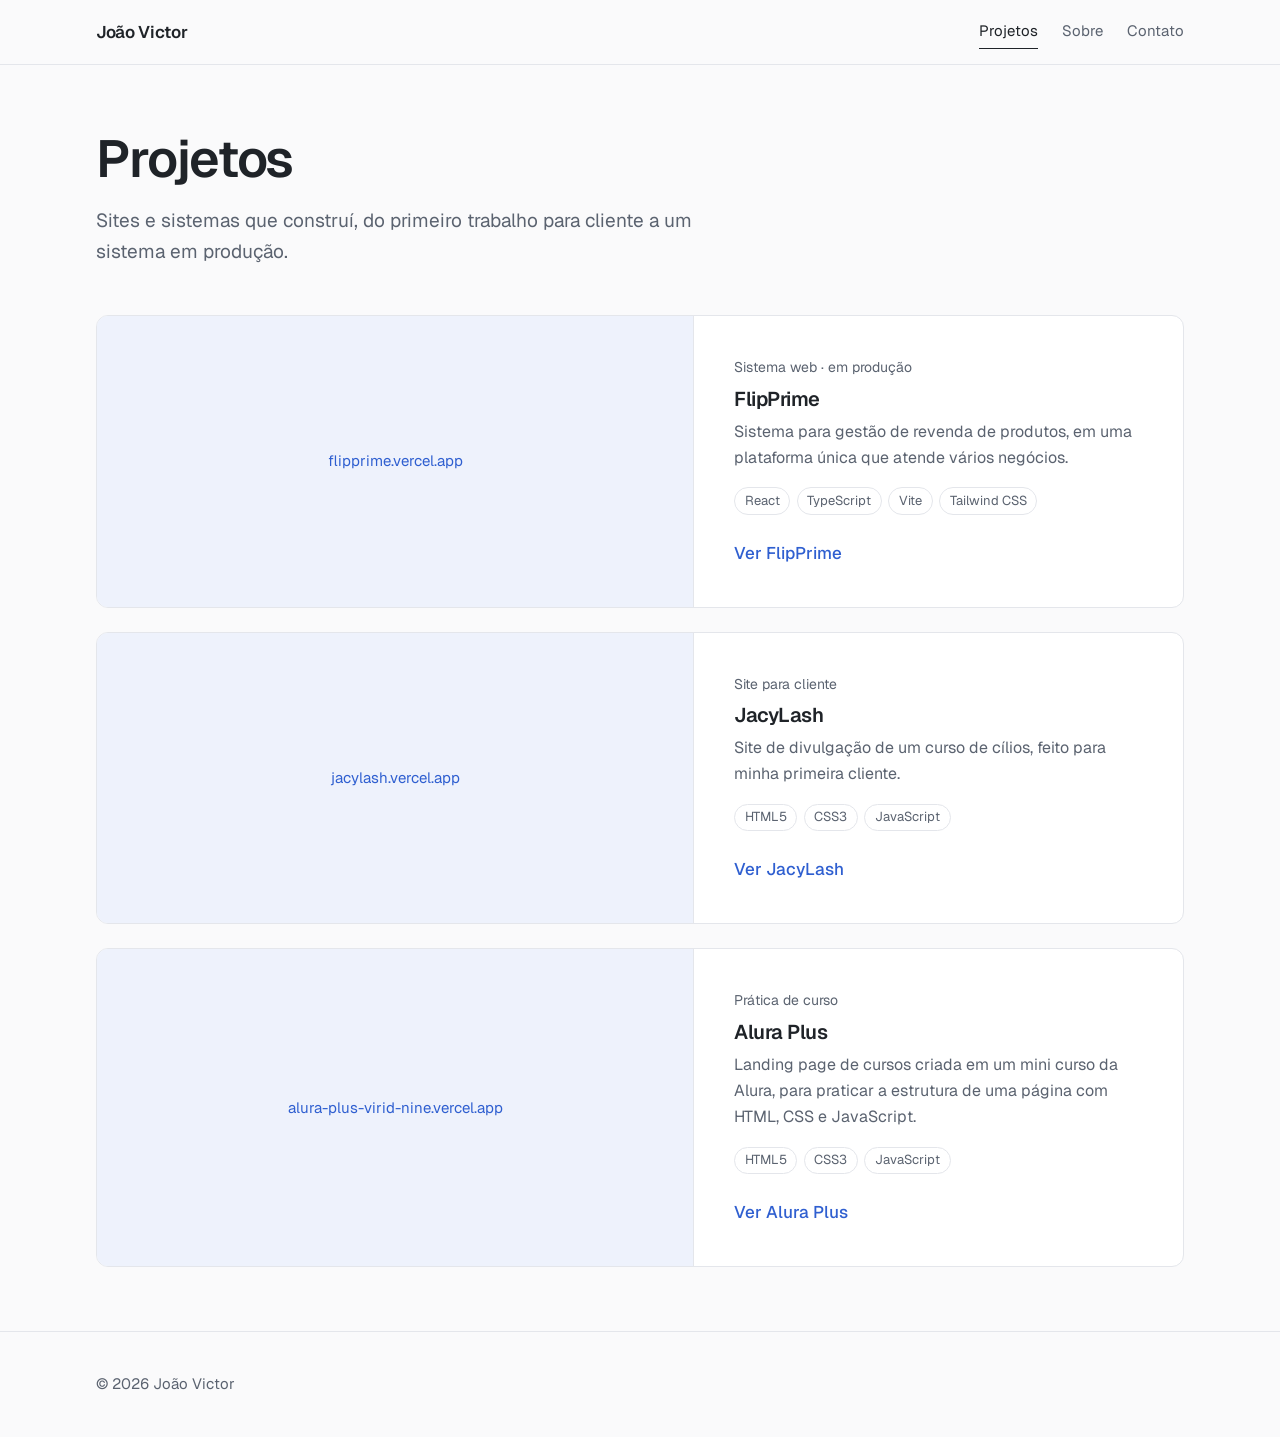
==== commit 9d82eb3b: "Redesign completo do portfólio" ====
--- a/projetos.html
+++ b/projetos.html
@@ -1,99 +1,119 @@
 <!DOCTYPE html>
 <html lang="pt-BR">
 <head>
-    <meta charset="UTF-8">
-    <meta name="viewport" content="width=device-width, initial-scale=1.0">
-    <meta name="description" content="Projetos de João Victor - Portfólio de Desenvolvimento de Sistemas">
-    <title>Meus Projetos - João Victor</title>
-    <link rel="stylesheet" href="index.css">
-    <link rel="stylesheet" href="projetos.css">
+  <meta charset="UTF-8">
+  <meta name="viewport" content="width=device-width, initial-scale=1.0">
+  <title>Projetos — João Victor</title>
+  <meta name="description" content="Projetos públicos de João Victor: FlipPrime, JacyLash e Alura Plus. Sites e sistemas web feitos com HTML, CSS, JavaScript e React.">
+  <meta name="theme-color" content="#fafafb">
+
+  <link rel="icon" href="data:image/svg+xml,%3Csvg xmlns='http://www.w3.org/2000/svg' viewBox='0 0 32 32'%3E%3Crect width='32' height='32' rx='8' fill='%231f2328'/%3E%3Ctext x='16' y='22' font-family='sans-serif' font-size='16' font-weight='600' text-anchor='middle' fill='white'%3EJV%3C/text%3E%3C/svg%3E">
+
+  <link rel="preconnect" href="https://fonts.googleapis.com">
+  <link rel="preconnect" href="https://fonts.gstatic.com" crossorigin>
+  <link href="https://fonts.googleapis.com/css2?family=Geist:wght@400;500;600&display=swap" rel="stylesheet">
+  <link rel="stylesheet" href="style.css">
 </head>
 <body>
-    <nav aria-label="Menu principal">
-        <ul>
-            <li>
-                <a href="index.html">Sobre mim</a>
-            </li>
-            <li>
-                <a href="projetos.html">Projetos</a>
-            </li>
-            <li>
-                <a href="index.html#contact">Contato</a>
-            </li>
-        </ul>
-    </nav>
+  <a class="skip-link" href="#conteudo">Ir para o conteúdo</a>
 
-    <header>
-        <h1>Meus Projetos</h1>
-        <p class="tagline">Conheça os projetos web que eu desenvolvi.</p>
-    </header>
+  <header class="site-header">
+    <div class="container site-header__inner">
+      <a class="brand" href="index.html">João Victor</a>
+      <nav class="nav" aria-label="Principal">
+        <a href="projetos.html" aria-current="page">Projetos</a>
+        <a href="index.html#sobre">Sobre</a>
+        <a href="index.html#contato">Contato</a>
+      </nav>
+    </div>
+  </header>
 
-    <main>
-        <section class="projects-section">
-            <div class="projects-grid">
-                <!-- PROJETO 1 -->
-                <article class="project-card">
-                    <div class="project-header">
-                        <h2>JacyLash Curso</h2>
-                        <span class="project-category">Front-End</span>
-                    </div>
-                    <p class="project-description">
-                        JacyLash é um site de curso de cilíos, desenvolvimento web. Site feito para minha primeira cliente.
-                    </p>
-                    <div class="project-tech">
-                        <span class="tech-tag">HTML5</span>
-                        <span class="tech-tag">CSS3</span>
-                        <span class="tech-tag">JavaScript</span>
-                    </div>
-                    <div class="project-links">
-                        <a href="https://jacylash.vercel.app/" class="btn-project" target="_blank">Ver JacyLash</a>
-                    </div>
-                </article>
+  <main id="conteudo">
+    <div class="container">
+      <div class="page-head">
+        <h1 class="page-head__title">Projetos</h1>
+        <p class="page-head__lead">
+          Sites e sistemas que construí, do primeiro trabalho para cliente a um sistema em produção.
+        </p>
+      </div>
+    </div>
 
-                <!-- PROJETO 2 -->
-                <article class="project-card">
-                    <div class="project-header">
-                        <h2>Alura-Plus</h2>
-                        <span class="project-category">Front-End</span>
-                    </div>
-                    <p class="project-description">
-                        Alura-Plus é uma landing page de cursos, desenvolvimento web. Feito em um mini curso da Alura, onde o objetivo era criar uma landing page de cursos utilizando HTML, CSS e JavaScript.
-                    </p>
-                    <div class="project-tech">
-                        <span class="tech-tag">HTML5</span>
-                        <span class="tech-tag">CSS3</span>
-                        <span class="tech-tag">JavaScript</span>
-                    </div>
-                    <div class="project-links">
-                        <a href="https://alura-plus-virid-nine.vercel.app/" class="btn-project" target="_blank">Ver Alura-Plus</a>
-                    </div>
-                </article>
+    <section class="section" style="padding-top: var(--space-3)" aria-label="Lista de projetos">
+      <div class="container">
+        <div class="projects projects--list">
+
+          <article class="card">
+            <div class="card__media" data-label="flipprime.vercel.app">
+              <img src="assets/projetos/flipprime.png" width="1440" height="900" loading="lazy"
+                   alt="Captura de tela da página inicial do FlipPrime">
             </div>
+            <div class="card__body">
+              <p class="card__kind">Sistema web · em produção</p>
+              <h2 class="card__title">FlipPrime</h2>
+              <p class="card__text">
+                Sistema para gestão de revenda de produtos, em uma plataforma única que atende
+                vários negócios.
+              </p>
+              <ul class="tags" aria-label="Tecnologias">
+                <li>React</li>
+                <li>TypeScript</li>
+                <li>Vite</li>
+                <li>Tailwind CSS</li>
+              </ul>
+              <a class="card__link text-link" href="https://flipprime.vercel.app/" target="_blank" rel="noopener noreferrer">Ver FlipPrime</a>
+            </div>
+          </article>
 
-            <!-- PROJETO 3-->
-             <article class="project-card">
-                <div class="project-header">
-                    <h2>FlipPrime</h2>
-                    <span class="project-category">React, TypeScript, Vite TailwindCSS</span>
-                </div>
-                <p class="project-description">
-                   FlipPrime é um SaaS Full-Stack multi-tenant para gestão de revenda de produtos, em produção.
-                </p>
-                <div class="project-tech">
-                    <span class="tech-tag">HTML5</span>
-                    <span class="tech-tag">CSS3</span>
-                    <span class="tech-tag">JavaScript</span>
-                </div>
-                <div class="project-links">
-                    <a href="https://flipprime.vercel.app/" class="btn-project" target="_blank">Ver FlipPrime</a>
-                </div>
-        </section>
-    </main>
+          <article class="card">
+            <div class="card__media" data-label="jacylash.vercel.app">
+              <img src="assets/projetos/jacylash.png" width="1440" height="900" loading="lazy"
+                   alt="Captura de tela do site JacyLash">
+            </div>
+            <div class="card__body">
+              <p class="card__kind">Site para cliente</p>
+              <h2 class="card__title">JacyLash</h2>
+              <p class="card__text">
+                Site de divulgação de um curso de cílios, feito para minha primeira cliente.
+              </p>
+              <ul class="tags" aria-label="Tecnologias">
+                <li>HTML5</li>
+                <li>CSS3</li>
+                <li>JavaScript</li>
+              </ul>
+              <a class="card__link text-link" href="https://jacylash.vercel.app/" target="_blank" rel="noopener noreferrer">Ver JacyLash</a>
+            </div>
+          </article>
 
-    <footer>
-        <p>&copy; 2026 João Victor. Todos os direitos reservados.</p>
-    </footer>
+          <article class="card">
+            <div class="card__media" data-label="alura-plus-virid-nine.vercel.app">
+              <img src="assets/projetos/alura-plus.png" width="1440" height="900" loading="lazy"
+                   alt="Captura de tela da landing page Alura Plus">
+            </div>
+            <div class="card__body">
+              <p class="card__kind">Prática de curso</p>
+              <h2 class="card__title">Alura Plus</h2>
+              <p class="card__text">
+                Landing page de cursos criada em um mini curso da Alura, para praticar a estrutura
+                de uma página com HTML, CSS e JavaScript.
+              </p>
+              <ul class="tags" aria-label="Tecnologias">
+                <li>HTML5</li>
+                <li>CSS3</li>
+                <li>JavaScript</li>
+              </ul>
+              <a class="card__link text-link" href="https://alura-plus-virid-nine.vercel.app/" target="_blank" rel="noopener noreferrer">Ver Alura Plus</a>
+            </div>
+          </article>
 
-    <script src="logic.js"></script>
+        </div>
+      </div>
+    </section>
+  </main>
+
+  <footer class="site-footer">
+    <div class="container">© <span data-year>2026</span> João Victor</div>
+  </footer>
+
+  <script src="logic.js" defer></script>
 </body>
 </html>
--- a/style.css
+++ b/style.css
@@ -0,0 +1,488 @@
+/* ==========================================================================
+   Portfólio — João Victor
+   Estrutura deste arquivo:
+   1. Tokens (cores, tipografia, espaçamento)
+   2. Reset e base
+   3. Layout (container, seções)
+   4. Cabeçalho e rodapé
+   5. Hero
+   6. Cards de projeto
+   7. Sobre e contato
+   8. Acessibilidade e movimento
+   ========================================================================== */
+
+/* 1. Tokens ---------------------------------------------------------------
+   Todas as decisões visuais ficam aqui. Para mudar a cor de destaque do site
+   inteiro, basta trocar --accent. */
+:root {
+  --bg: #fafafb;
+  --surface: #ffffff;
+  --text: #1f2328;        /* grafite */
+  --muted: #5b6370;       /* texto secundário */
+  --line: #e4e6eb;        /* bordas sutis */
+  --accent: #2f5fd0;      /* azul discreto */
+  --accent-soft: #eef2fc;
+
+  --font: "Geist", "Inter", system-ui, -apple-system, "Segoe UI", Roboto, sans-serif;
+
+  --radius: 12px;
+  --radius-sm: 8px;
+
+  --space-1: 0.5rem;
+  --space-2: 1rem;
+  --space-3: 1.5rem;
+  --space-4: 2.5rem;
+  --space-5: 4rem;
+  --space-6: 6rem;
+
+  --container: 68rem;
+  --measure: 38rem;       /* largura máxima de texto corrido (~62 caracteres) */
+}
+
+/* 2. Reset e base --------------------------------------------------------- */
+*,
+*::before,
+*::after {
+  box-sizing: border-box;
+}
+
+html {
+  scroll-behavior: smooth;
+  -webkit-text-size-adjust: 100%;
+}
+
+body {
+  margin: 0;
+  background: var(--bg);
+  color: var(--text);
+  font-family: var(--font);
+  font-size: 1.0625rem;
+  line-height: 1.65;
+  -webkit-font-smoothing: antialiased;
+}
+
+img {
+  display: block;
+  max-width: 100%;
+  height: auto;
+}
+
+h1,
+h2,
+h3 {
+  margin: 0;
+  font-weight: 600;
+  line-height: 1.15;
+  letter-spacing: -0.025em;
+}
+
+p {
+  margin: 0;
+}
+
+ul {
+  margin: 0;
+  padding: 0;
+  list-style: none;
+}
+
+a {
+  color: inherit;
+}
+
+/* 3. Layout --------------------------------------------------------------- */
+.container {
+  width: min(100% - 2.5rem, var(--container));
+  margin-inline: auto;
+}
+
+.section {
+  padding-block: var(--space-5);
+}
+
+.section__head {
+  display: flex;
+  align-items: baseline;
+  justify-content: space-between;
+  gap: var(--space-2);
+  margin-bottom: var(--space-4);
+}
+
+.section__title {
+  font-size: 1.5rem;
+}
+
+.text-link {
+  color: var(--accent);
+  text-decoration: none;
+  font-weight: 500;
+}
+
+.text-link:hover {
+  text-decoration: underline;
+  text-underline-offset: 0.25em;
+}
+
+/* 4. Cabeçalho e rodapé --------------------------------------------------- */
+.site-header {
+  position: sticky;
+  top: 0;
+  z-index: 10;
+  background: rgb(250 250 251 / 0.88);
+  backdrop-filter: saturate(1.4) blur(10px);
+  border-bottom: 1px solid var(--line);
+}
+
+.site-header__inner {
+  display: flex;
+  align-items: center;
+  justify-content: space-between;
+  gap: var(--space-2);
+  min-height: 4rem;
+}
+
+.brand {
+  font-weight: 600;
+  letter-spacing: -0.02em;
+  text-decoration: none;
+}
+
+.nav {
+  display: flex;
+  gap: var(--space-3);
+}
+
+.nav a {
+  color: var(--muted);
+  text-decoration: none;
+  font-size: 0.9375rem;
+  padding-block: 0.25rem;
+  border-bottom: 1px solid transparent;
+  transition: color 0.15s ease, border-color 0.15s ease;
+}
+
+.nav a:hover,
+.nav a[aria-current="page"] {
+  color: var(--text);
+  border-bottom-color: var(--text);
+}
+
+.site-footer {
+  border-top: 1px solid var(--line);
+  padding-block: var(--space-4);
+  color: var(--muted);
+  font-size: 0.9375rem;
+}
+
+/* 5. Hero ----------------------------------------------------------------- */
+.hero {
+  padding-block: var(--space-6) var(--space-5);
+}
+
+.hero__role {
+  color: var(--muted);
+  margin-bottom: var(--space-2);
+}
+
+.hero__title {
+  max-width: 16ch;
+  font-size: clamp(2.5rem, 6.5vw, 4.25rem);
+  letter-spacing: -0.035em;
+  line-height: 1.04;
+}
+
+.hero__lead {
+  max-width: var(--measure);
+  margin-top: var(--space-3);
+  color: var(--muted);
+  font-size: 1.1875rem;
+}
+
+.hero__actions {
+  display: flex;
+  flex-wrap: wrap;
+  align-items: center;
+  gap: var(--space-1) var(--space-3);
+  margin-top: var(--space-4);
+}
+
+.hero__status {
+  display: inline-flex;
+  align-items: center;
+  gap: 0.6rem;
+  margin-top: var(--space-4);
+  color: var(--muted);
+  font-size: 0.9375rem;
+}
+
+.hero__status::before {
+  content: "";
+  width: 0.5rem;
+  height: 0.5rem;
+  border-radius: 50%;
+  background: var(--accent);
+}
+
+/* Botão principal */
+.button {
+  display: inline-flex;
+  align-items: center;
+  padding: 0.7rem 1.25rem;
+  border-radius: var(--radius-sm);
+  background: var(--text);
+  color: #fff;
+  font-weight: 500;
+  text-decoration: none;
+  transition: background 0.15s ease;
+}
+
+.button:hover {
+  background: var(--accent);
+}
+
+/* Única animação automática do site: a entrada do hero, uma vez. */
+.hero > .container > * {
+  animation: rise 0.6s cubic-bezier(0.2, 0.7, 0.2, 1) both;
+}
+.hero > .container > :nth-child(2) { animation-delay: 0.06s; }
+.hero > .container > :nth-child(3) { animation-delay: 0.12s; }
+.hero > .container > :nth-child(4) { animation-delay: 0.18s; }
+.hero > .container > :nth-child(5) { animation-delay: 0.24s; }
+
+@keyframes rise {
+  from { opacity: 0; transform: translateY(10px); }
+  to   { opacity: 1; transform: none; }
+}
+
+/* 6. Cards de projeto ----------------------------------------------------- */
+.projects {
+  display: grid;
+  gap: var(--space-3);
+}
+
+.projects--grid {
+  grid-template-columns: repeat(auto-fit, minmax(min(100%, 22rem), 1fr));
+}
+
+.card {
+  display: flex;
+  flex-direction: column;
+  background: var(--surface);
+  border: 1px solid var(--line);
+  border-radius: var(--radius);
+  overflow: hidden;
+  transition: border-color 0.2s ease;
+}
+
+.card:hover {
+  border-color: #c5cad6;
+}
+
+.card__media {
+  position: relative;
+  aspect-ratio: 16 / 10;
+  background: var(--accent-soft);
+  border-bottom: 1px solid var(--line);
+  overflow: hidden;
+}
+
+.card__media img {
+  width: 100%;
+  height: 100%;
+  object-fit: cover;
+  object-position: top;
+}
+
+/* Quando a imagem ainda não existe, mostramos o endereço do site. */
+.card__media.is-missing img {
+  display: none;
+}
+
+.card__media.is-missing::after {
+  content: attr(data-label);
+  position: absolute;
+  inset: 0;
+  display: grid;
+  place-items: center;
+  color: var(--accent);
+  font-size: 0.9375rem;
+}
+
+.card__body {
+  display: flex;
+  flex: 1;
+  flex-direction: column;
+  gap: var(--space-1);
+  padding: var(--space-3);
+}
+
+.card__kind {
+  color: var(--muted);
+  font-size: 0.875rem;
+}
+
+.card__title {
+  font-size: 1.25rem;
+}
+
+.card__text {
+  color: var(--muted);
+  font-size: 1rem;
+}
+
+.tags {
+  display: flex;
+  flex-wrap: wrap;
+  gap: 0.4rem;
+  margin-top: var(--space-1);
+}
+
+.tags li {
+  padding: 0.15rem 0.6rem;
+  border: 1px solid var(--line);
+  border-radius: 999px;
+  color: var(--muted);
+  font-size: 0.8125rem;
+  line-height: 1.6;
+}
+
+.card__link {
+  margin-top: auto;
+  padding-top: var(--space-2);
+}
+
+/* Variação horizontal usada na página de projetos */
+@media (min-width: 52rem) {
+  .projects--list .card {
+    flex-direction: row;
+  }
+
+  .projects--list .card__media {
+    flex: 0 0 55%;
+    aspect-ratio: auto;
+    min-height: 18rem;
+    border-bottom: 0;
+    border-right: 1px solid var(--line);
+  }
+
+  .projects--list .card__body {
+    justify-content: center;
+    padding: var(--space-4);
+  }
+}
+
+/* 7. Páginas internas, sobre e contato ------------------------------------ */
+.page-head {
+  padding-block: var(--space-5) var(--space-3);
+}
+
+.page-head__title {
+  font-size: clamp(2.25rem, 5vw, 3.25rem);
+  letter-spacing: -0.03em;
+}
+
+.page-head__lead {
+  max-width: var(--measure);
+  margin-top: var(--space-2);
+  color: var(--muted);
+  font-size: 1.1875rem;
+}
+
+.split {
+  display: grid;
+  gap: var(--space-3) var(--space-5);
+  grid-template-columns: 1fr;
+}
+
+@media (min-width: 52rem) {
+  .split {
+    grid-template-columns: 1fr 2fr;
+  }
+}
+
+.prose {
+  max-width: var(--measure);
+  color: var(--muted);
+}
+
+.prose p + p {
+  margin-top: var(--space-2);
+}
+
+.facts {
+  display: grid;
+  gap: var(--space-3);
+  margin-top: var(--space-4);
+  max-width: var(--measure);
+}
+
+.facts dt {
+  font-weight: 600;
+  color: var(--text);
+}
+
+.facts dd {
+  margin: 0.15rem 0 0;
+  color: var(--muted);
+}
+
+.contact-list {
+  display: grid;
+  gap: 0.35rem;
+  margin-top: var(--space-3);
+}
+
+.contact-list a {
+  color: var(--accent);
+  text-decoration: none;
+  font-weight: 500;
+}
+
+.contact-list a:hover {
+  text-decoration: underline;
+  text-underline-offset: 0.25em;
+}
+
+.divider {
+  border: 0;
+  border-top: 1px solid var(--line);
+  margin: 0;
+}
+
+/* 8. Acessibilidade e movimento ------------------------------------------- */
+.skip-link {
+  position: absolute;
+  left: 1rem;
+  top: -4rem;
+  padding: 0.6rem 1rem;
+  background: var(--text);
+  color: #fff;
+  border-radius: var(--radius-sm);
+  z-index: 20;
+}
+
+.skip-link:focus {
+  top: 0.75rem;
+}
+
+:focus-visible {
+  outline: 2px solid var(--accent);
+  outline-offset: 3px;
+  border-radius: 4px;
+}
+
+@media (max-width: 30rem) {
+  .section { padding-block: var(--space-4); }
+  .hero { padding-block: var(--space-5) var(--space-4); }
+}
+
+@media (prefers-reduced-motion: reduce) {
+  html { scroll-behavior: auto; }
+
+  *,
+  *::before,
+  *::after {
+    animation: none !important;
+    transition: none !important;
+  }
+}
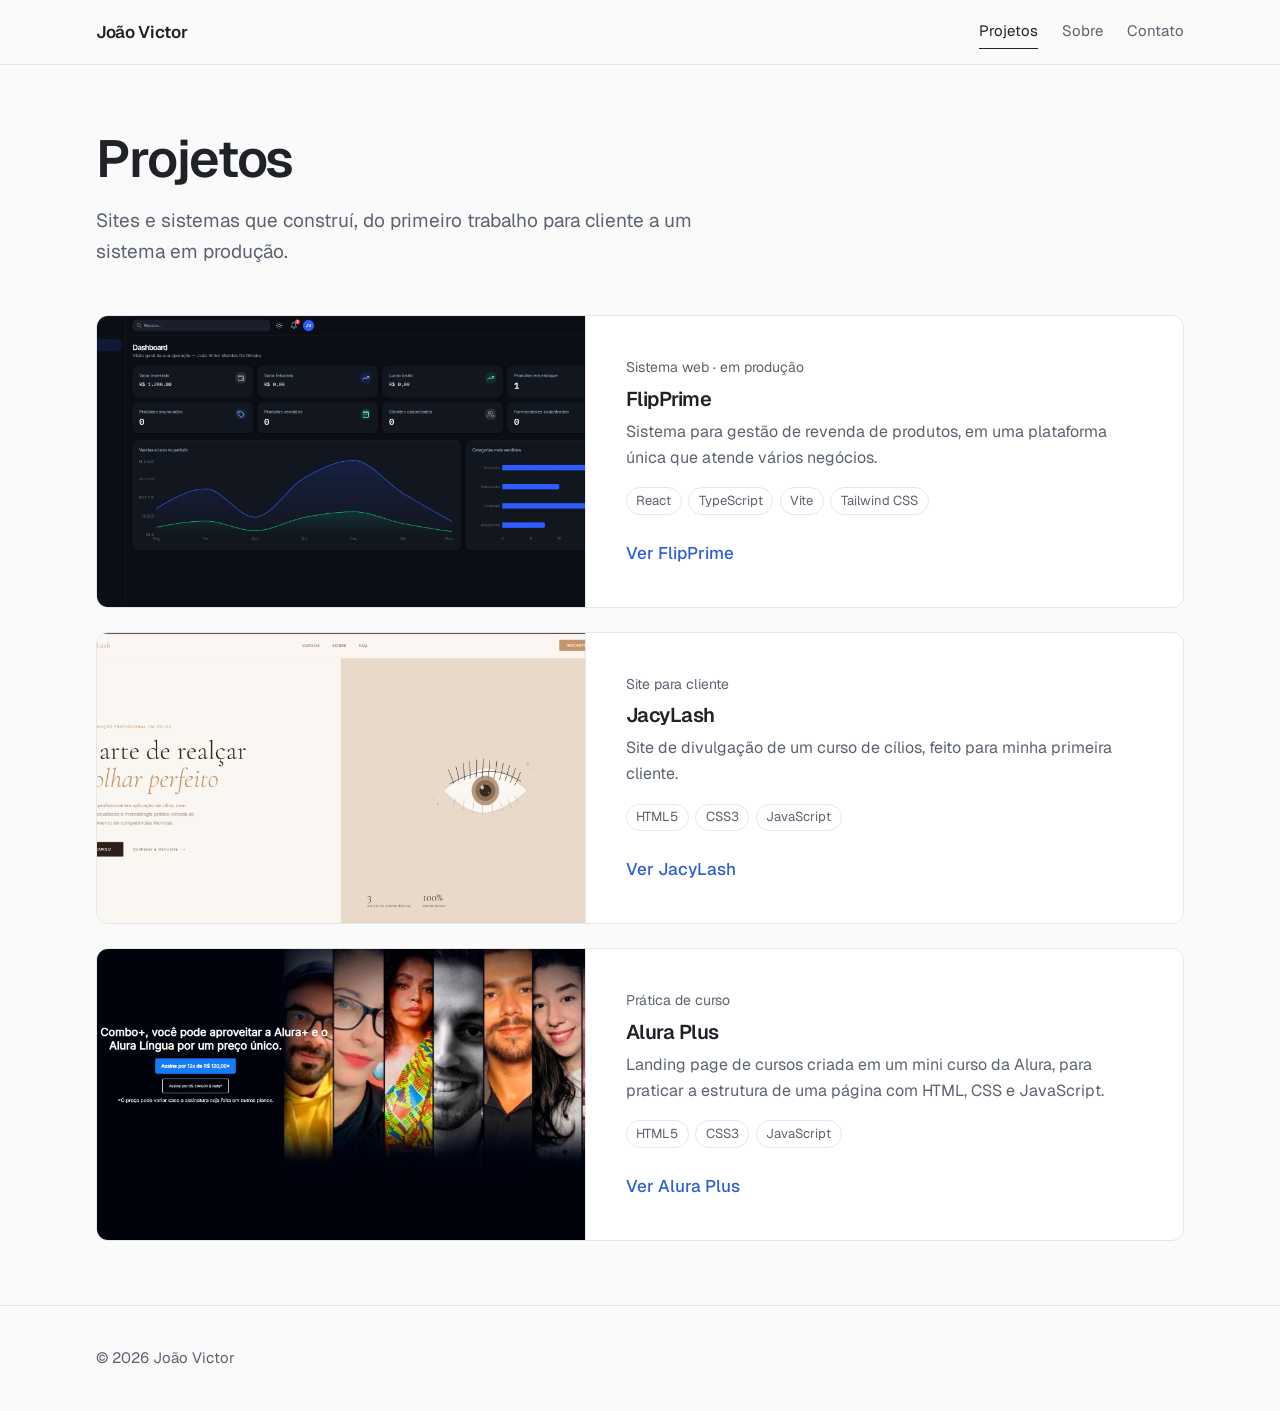
==== commit 462a653a: "Adicionando as novas imagens" ====
--- a/projetos.html
+++ b/projetos.html
@@ -44,7 +44,7 @@
 
           <article class="card">
             <div class="card__media" data-label="flipprime.vercel.app">
-              <img src="assets/projetos/flipprime.png" width="1440" height="900" loading="lazy"
+              <img src="assets/flipprime.png" width="1440" height="900" loading="lazy"
                    alt="Captura de tela da página inicial do FlipPrime">
             </div>
             <div class="card__body">
@@ -66,7 +66,7 @@
 
           <article class="card">
             <div class="card__media" data-label="jacylash.vercel.app">
-              <img src="assets/projetos/jacylash.png" width="1440" height="900" loading="lazy"
+              <img src="assets/jacylash.png" width="1440" height="900" loading="lazy"
                    alt="Captura de tela do site JacyLash">
             </div>
             <div class="card__body">
@@ -86,7 +86,7 @@
 
           <article class="card">
             <div class="card__media" data-label="alura-plus-virid-nine.vercel.app">
-              <img src="assets/projetos/alura-plus.png" width="1440" height="900" loading="lazy"
+              <img src="assets/alura-plus.png" width="1440" height="900" loading="lazy"
                    alt="Captura de tela da landing page Alura Plus">
             </div>
             <div class="card__body">
--- a/style.css
+++ b/style.css
@@ -1,7 +1,7 @@
 /* ==========================================================================
    Portfólio — João Victor
    Estrutura deste arquivo:
-   1. Tokens (cores, tipografia, espaçamento)
+   1. (cores, tipografia, espaçamento)
    2. Reset e base
    3. Layout (container, seções)
    4. Cabeçalho e rodapé
@@ -11,7 +11,7 @@
    8. Acessibilidade e movimento
    ========================================================================== */
 
-/* 1. Tokens ---------------------------------------------------------------
+/* 1. ---------------------------------------------------------------
    Todas as decisões visuais ficam aqui. Para mudar a cor de destaque do site
    inteiro, basta trocar --accent. */
 :root {
@@ -280,7 +280,7 @@
 
 .card__media {
   position: relative;
-  aspect-ratio: 16 / 10;
+  aspect-ratio: 12 / 6;
   background: var(--accent-soft);
   border-bottom: 1px solid var(--line);
   overflow: hidden;
@@ -358,9 +358,9 @@
   }
 
   .projects--list .card__media {
-    flex: 0 0 55%;
+    flex: 0 0 45%;
     aspect-ratio: auto;
-    min-height: 18rem;
+    min-height: 14rem;
     border-bottom: 0;
     border-right: 1px solid var(--line);
   }
